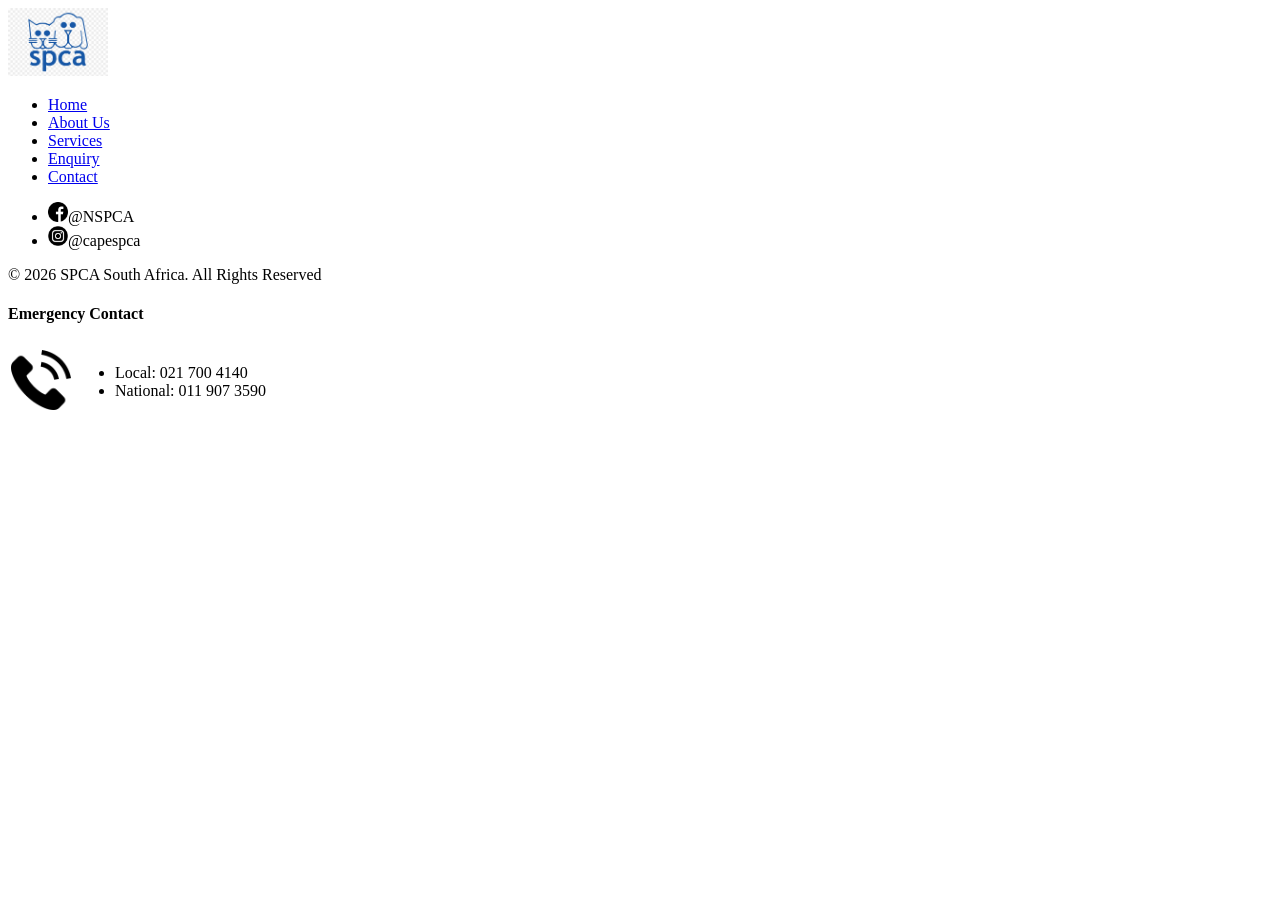
==== about.html @ 3722cb86 "Added header and footer to all pages" ====
<!DOCTYPE html>
<html lang="en">
<head>
    <meta charset="UTF-8">
    <meta name="viewport" content="width=device-width, initial-scale=1.0">
    <title>SPCA About Us</title>
</head>
<body>
    <!--HEADER-->
    <header>
        <img src="images/spca-logo.png" alt="SPCA logo" width="100">
        
        <nav>
            <ul>
                <li><a href="index.html">Home</a></li>
                <li><a href="about.html">About Us</a></li>
                <li><a href="services.html">Services</a></li>
                <li><a href="enquiry.html">Enquiry</a></li>
                <li><a href="contact.html">Contact</a></li>
            </ul>
        </nav>
    </header>

    <!--FOOTER-->
    <footer>
        <section>
            <ul>
                <li><img src="images/facebook.png" alt="Facebook icon" width="20">@NSPCA</li>
                <li><img src="images/instagram.png" alt="Instagram icon" width="20">@capespca</li>
            </ul>
        </section>
        <section>
            <p>&copy; 2026 SPCA South Africa. All Rights Reserved</p>
        </section>
        <section>
            <h4>Emergency Contact</h4>
            <table>
                <tr>
                    <td>
                        <img src="images/telephone.png" alt="Emergency call icon" width="60">
                    </td>
                    <td>
                        <ul>
                            <li>Local: 021 700 4140</li>
                            <li>National: 011 907 3590</li>
                        </ul>
                    </td>
                </tr>
            </table>
        </section>
    </footer>

</body>
</html>
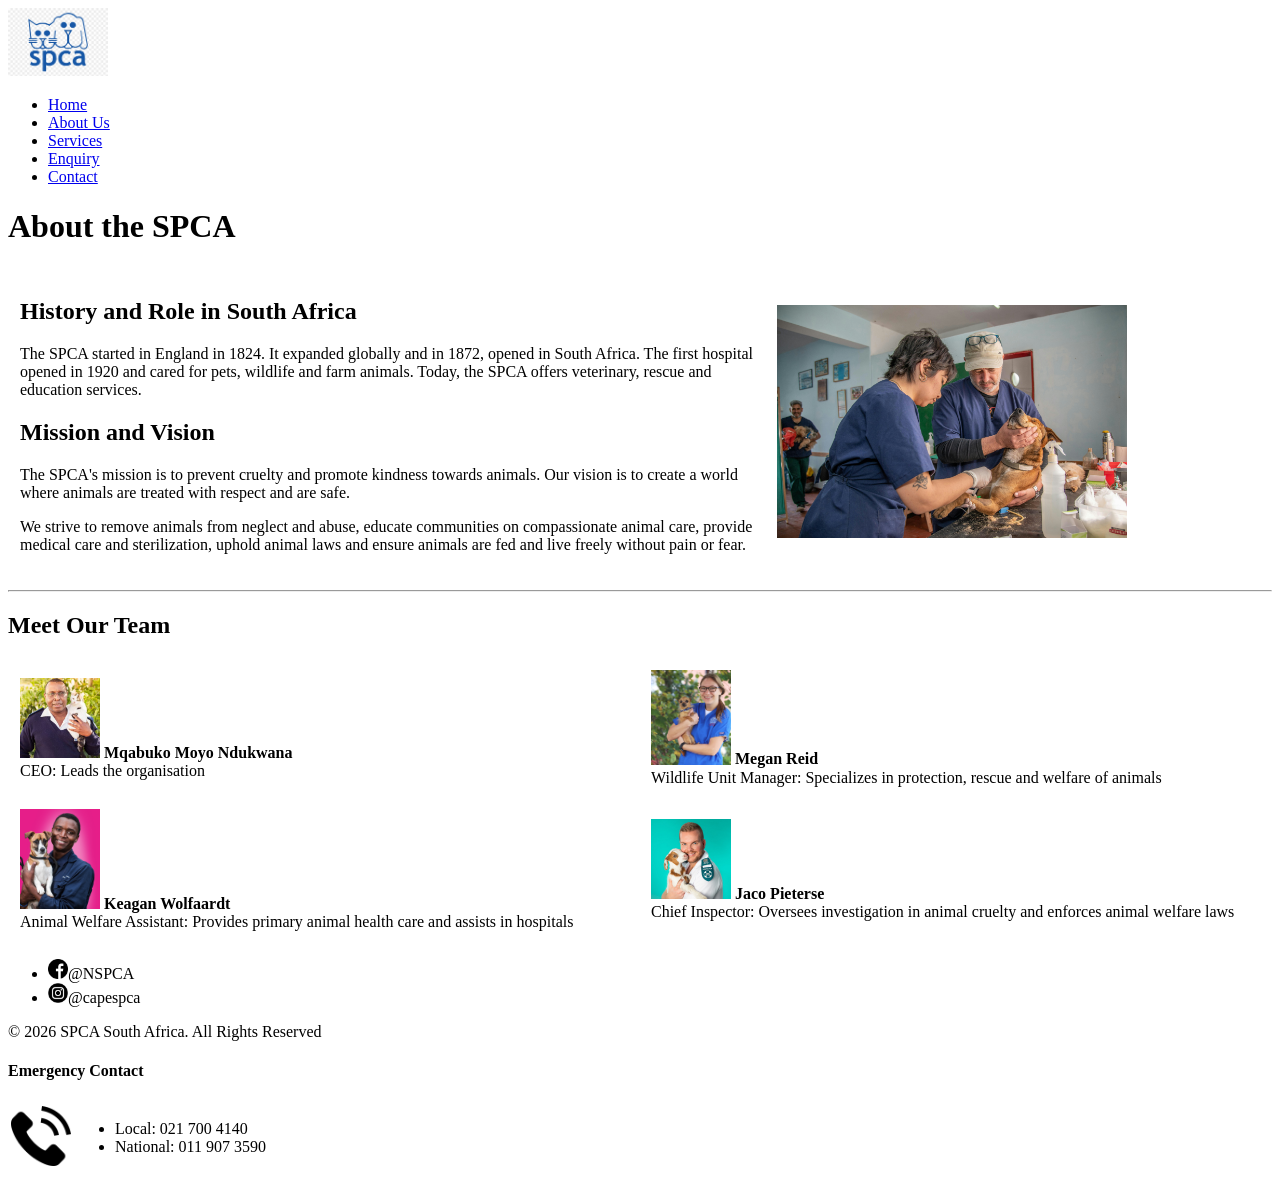
==== commit b753e496: "Completed about us page by adding content" ====
--- a/about.html
+++ b/about.html
@@ -20,6 +20,63 @@
             </ul>
         </nav>
     </header>
+
+    <!--BRIEF HISTORY-->
+    <main>
+        <h1>About the SPCA</h1>
+
+        <table width="100%" cellpadding="10">
+            <tr>
+                <td width="60%" valign="top">
+                    <section>
+                        <h2>History and Role in South Africa</h2>
+                        <p>The SPCA started in England in 1824. It expanded globally and in 1872, opened in South Africa. The first hospital opened in 1920 and cared for pets, wildlife and farm animals. Today, the SPCA offers veterinary, rescue and education services.</p>
+                    </section>
+                    <!--MISSION AND VISION-->
+                    <section>
+                        <h2>Mission and Vision</h2>
+                        <p>The SPCA's mission is to prevent cruelty and promote kindness towards animals. Our vision is to create a world where animals are treated with respect and are safe.</p>
+                        <p>We strive to remove animals from neglect and abuse, educate communities on compassionate animal care, provide medical care and sterilization, uphold animal laws and ensure animals are fed and live freely without pain or fear.</p>
+                    </section>
+                </td>
+                <td width="40%" valign="middle">
+                    <img src="images/about.jpg" alt="Staff and animals" width="350">
+                </td>
+            </tr>
+        </table>
+
+        <!--SPCA STAFF-->
+        <hr>
+        <section>
+            <h2>Meet Our Team</h2>
+            <table width="100%" cellpadding="10">
+                <tr>
+                    <td width="50%">
+                        <img src="images/ceo.jpg" alt="Mqabuko Moyo Ndukwana" width="80">
+                        <strong>Mqabuko Moyo Ndukwana</strong><br>
+                        CEO: Leads the organisation
+                    </td>
+                    <td width="50%">
+                        <img src="images/megan.jpg" alt="Megan Reid" width="80">
+                        <strong>Megan Reid</strong><br>
+                        Wildlife Unit Manager: Specializes in protection, rescue and welfare of animals
+                    </td>
+                </tr>
+                <tr>
+                    <td width="50%">
+                        <img src="images/keegan.jpg" alt="Keagan Wolfaardt" width="80">
+                        <strong>Keagan Wolfaardt</strong><br>
+                        Animal Welfare Assistant: Provides primary animal health care and assists in hospitals
+                    </td>
+                    <td width="50%">
+                        <img src="images/jaco.jpg" alt="Jaco Pieterse" width="80">
+                        <strong>Jaco Pieterse</strong><br>
+                        Chief Inspector: Oversees investigation in animal cruelty and enforces animal welfare laws 
+                    </td>
+                </tr>
+            </table>
+        </section>
+    </main>
 
     <!--FOOTER-->
     <footer>
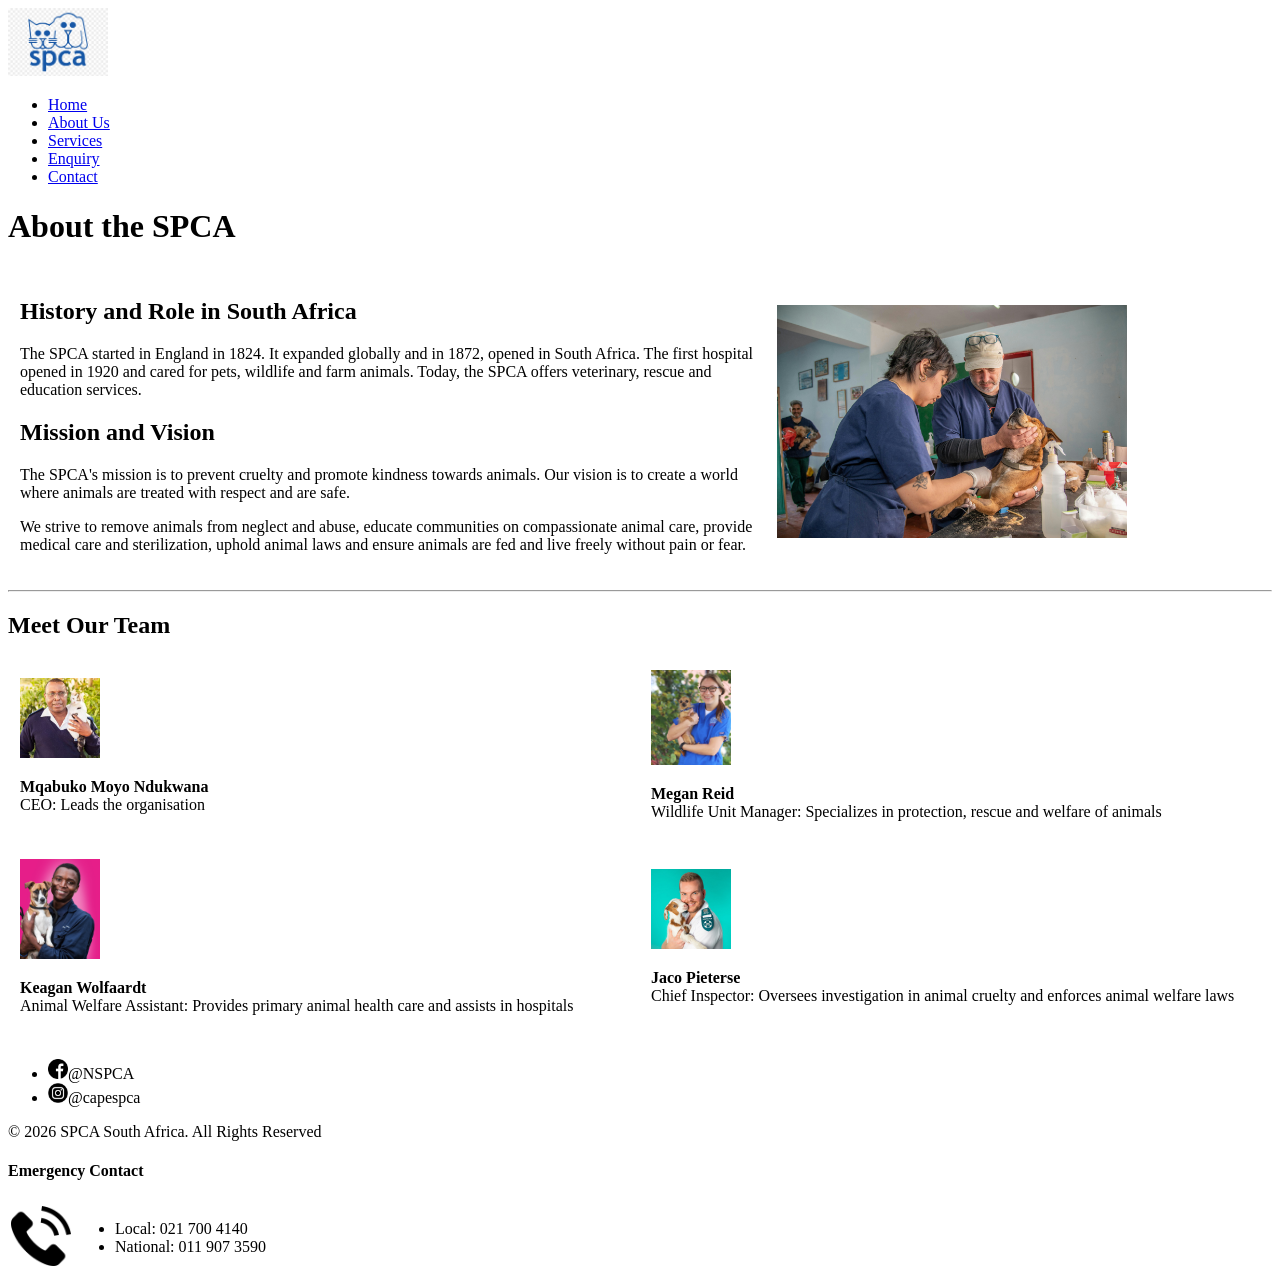
==== commit 0477b1d3: "Added div containers to layout" ====
--- a/about.html
+++ b/about.html
@@ -21,90 +21,109 @@
         </nav>
     </header>
 
-    <!--BRIEF HISTORY-->
+    <!--ABOUT CONTENT-->
     <main>
         <h1>About the SPCA</h1>
 
-        <table width="100%" cellpadding="10">
-            <tr>
-                <td width="60%" valign="top">
-                    <section>
-                        <h2>History and Role in South Africa</h2>
-                        <p>The SPCA started in England in 1824. It expanded globally and in 1872, opened in South Africa. The first hospital opened in 1920 and cared for pets, wildlife and farm animals. Today, the SPCA offers veterinary, rescue and education services.</p>
-                    </section>
-                    <!--MISSION AND VISION-->
-                    <section>
-                        <h2>Mission and Vision</h2>
-                        <p>The SPCA's mission is to prevent cruelty and promote kindness towards animals. Our vision is to create a world where animals are treated with respect and are safe.</p>
-                        <p>We strive to remove animals from neglect and abuse, educate communities on compassionate animal care, provide medical care and sterilization, uphold animal laws and ensure animals are fed and live freely without pain or fear.</p>
-                    </section>
-                </td>
-                <td width="40%" valign="middle">
-                    <img src="images/about.jpg" alt="Staff and animals" width="350">
-                </td>
-            </tr>
-        </table>
+        <!-- Structural wrapper for the split history & media content layout -->
+        <div class="about-layout-container">
+            <table width="100%" cellpadding="10">
+                <tr>
+                    <td width="60%" valign="top">
+                        <!-- BRIEF HISTORY -->
+                        <section>
+                            <h2>History and Role in South Africa</h2>
+                            <p>The SPCA started in England in 1824. It expanded globally and in 1872, opened in South Africa. The first hospital opened in 1920 and cared for pets, wildlife and farm animals. Today, the SPCA offers veterinary, rescue and education services.</p>
+                        </section>
+                        
+                        <!-- MISSION AND VISION -->
+                        <section>
+                            <h2>Mission and Vision</h2>
+                            <p>The SPCA's mission is to prevent cruelty and promote kindness towards animals. Our vision is to create a world where animals are treated with respect and are safe.</p>
+                            <p>We strive to remove animals from neglect and abuse, educate communities on compassionate animal care, provide medical care and sterilization, uphold animal laws and ensure animals are fed and live freely without pain or fear.</p>
+                        </section>
+                    </td>
+                    <td width="40%" valign="middle">
+                        <img src="images/about.jpg" alt="Staff and animals" width="350">
+                    </td>
+                </tr>
+            </table>
+        </div>
 
-        <!--SPCA STAFF-->
+        <!--SPCA STAFF (Structured layout block matching image.png gray area)-->
         <hr>
         <section>
             <h2>Meet Our Team</h2>
-            <table width="100%" cellpadding="10">
-                <tr>
-                    <td width="50%">
-                        <img src="images/ceo.jpg" alt="Mqabuko Moyo Ndukwana" width="80">
-                        <strong>Mqabuko Moyo Ndukwana</strong><br>
-                        CEO: Leads the organisation
-                    </td>
-                    <td width="50%">
-                        <img src="images/megan.jpg" alt="Megan Reid" width="80">
-                        <strong>Megan Reid</strong><br>
-                        Wildlife Unit Manager: Specializes in protection, rescue and welfare of animals
-                    </td>
-                </tr>
-                <tr>
-                    <td width="50%">
-                        <img src="images/keegan.jpg" alt="Keagan Wolfaardt" width="80">
-                        <strong>Keagan Wolfaardt</strong><br>
-                        Animal Welfare Assistant: Provides primary animal health care and assists in hospitals
-                    </td>
-                    <td width="50%">
-                        <img src="images/jaco.jpg" alt="Jaco Pieterse" width="80">
-                        <strong>Jaco Pieterse</strong><br>
-                        Chief Inspector: Oversees investigation in animal cruelty and enforces animal welfare laws 
-                    </td>
-                </tr>
-            </table>
+            
+            <div class="team-grid-container">
+                <table width="100%" cellpadding="10">
+                    <tr>
+                        <td width="50%">
+                            <!-- Individual staff component wrapper card -->
+                            <div class="team-member-card">
+                                <img src="images/ceo.jpg" alt="Mqabuko Moyo Ndukwana" width="80">
+                                <p><strong>Mqabuko Moyo Ndukwana</strong><br>
+                                CEO: Leads the organisation</p>
+                            </div>
+                        </td>
+                        <td width="50%">
+                            <div class="team-member-card">
+                                <img src="images/megan.jpg" alt="Megan Reid" width="80">
+                                <p><strong>Megan Reid</strong><br>
+                                Wildlife Unit Manager: Specializes in protection, rescue and welfare of animals</p>
+                            </div>
+                        </td>
+                    </tr>
+                    <tr>
+                        <td width="50%">
+                            <div class="team-member-card">
+                                <img src="images/keegan.jpg" alt="Keagan Wolfaardt" width="80">
+                                <p><strong>Keagan Wolfaardt</strong><br>
+                                Animal Welfare Assistant: Provides primary animal health care and assists in hospitals</p>
+                            </div>
+                        </td>
+                        <td width="50%">
+                            <div class="team-member-card">
+                                <img src="images/jaco.jpg" alt="Jaco Pieterse" width="80">
+                                <p><strong>Jaco Pieterse</strong><br>
+                                Chief Inspector: Oversees investigation in animal cruelty and enforces animal welfare laws</p>
+                            </div>
+                        </td>
+                    </tr>
+                </table>
+            </div>
         </section>
     </main>
 
     <!--FOOTER-->
     <footer>
-        <section>
-            <ul>
-                <li><img src="images/facebook.png" alt="Facebook icon" width="20">@NSPCA</li>
-                <li><img src="images/instagram.png" alt="Instagram icon" width="20">@capespca</li>
-            </ul>
-        </section>
-        <section>
-            <p>&copy; 2026 SPCA South Africa. All Rights Reserved</p>
-        </section>
-        <section>
-            <h4>Emergency Contact</h4>
-            <table>
-                <tr>
-                    <td>
-                        <img src="images/telephone.png" alt="Emergency call icon" width="60">
-                    </td>
-                    <td>
-                        <ul>
-                            <li>Local: 021 700 4140</li>
-                            <li>National: 011 907 3590</li>
-                        </ul>
-                    </td>
-                </tr>
-            </table>
-        </section>
+        <div class="footer-container">
+            <section>
+                <ul>
+                    <li><img src="images/facebook.png" alt="Facebook icon" width="20">@NSPCA</li>
+                    <li><img src="images/instagram.png" alt="Instagram icon" width="20">@capespca</li>
+                </ul>
+            </section>
+            <section>
+                <p>&copy; 2026 SPCA South Africa. All Rights Reserved</p>
+            </section>
+            <section>
+                <h4>Emergency Contact</h4>
+                <table>
+                    <tr>
+                        <td>
+                            <img src="images/telephone.png" alt="Emergency call icon" width="60">
+                        </td>
+                        <td>
+                            <ul>
+                                <li>Local: 021 700 4140</li>
+                                <li>National: 011 907 3590</li>
+                            </ul>
+                        </td>
+                    </tr>
+                </table>
+            </section>
+        </div>
     </footer>
 
 </body>
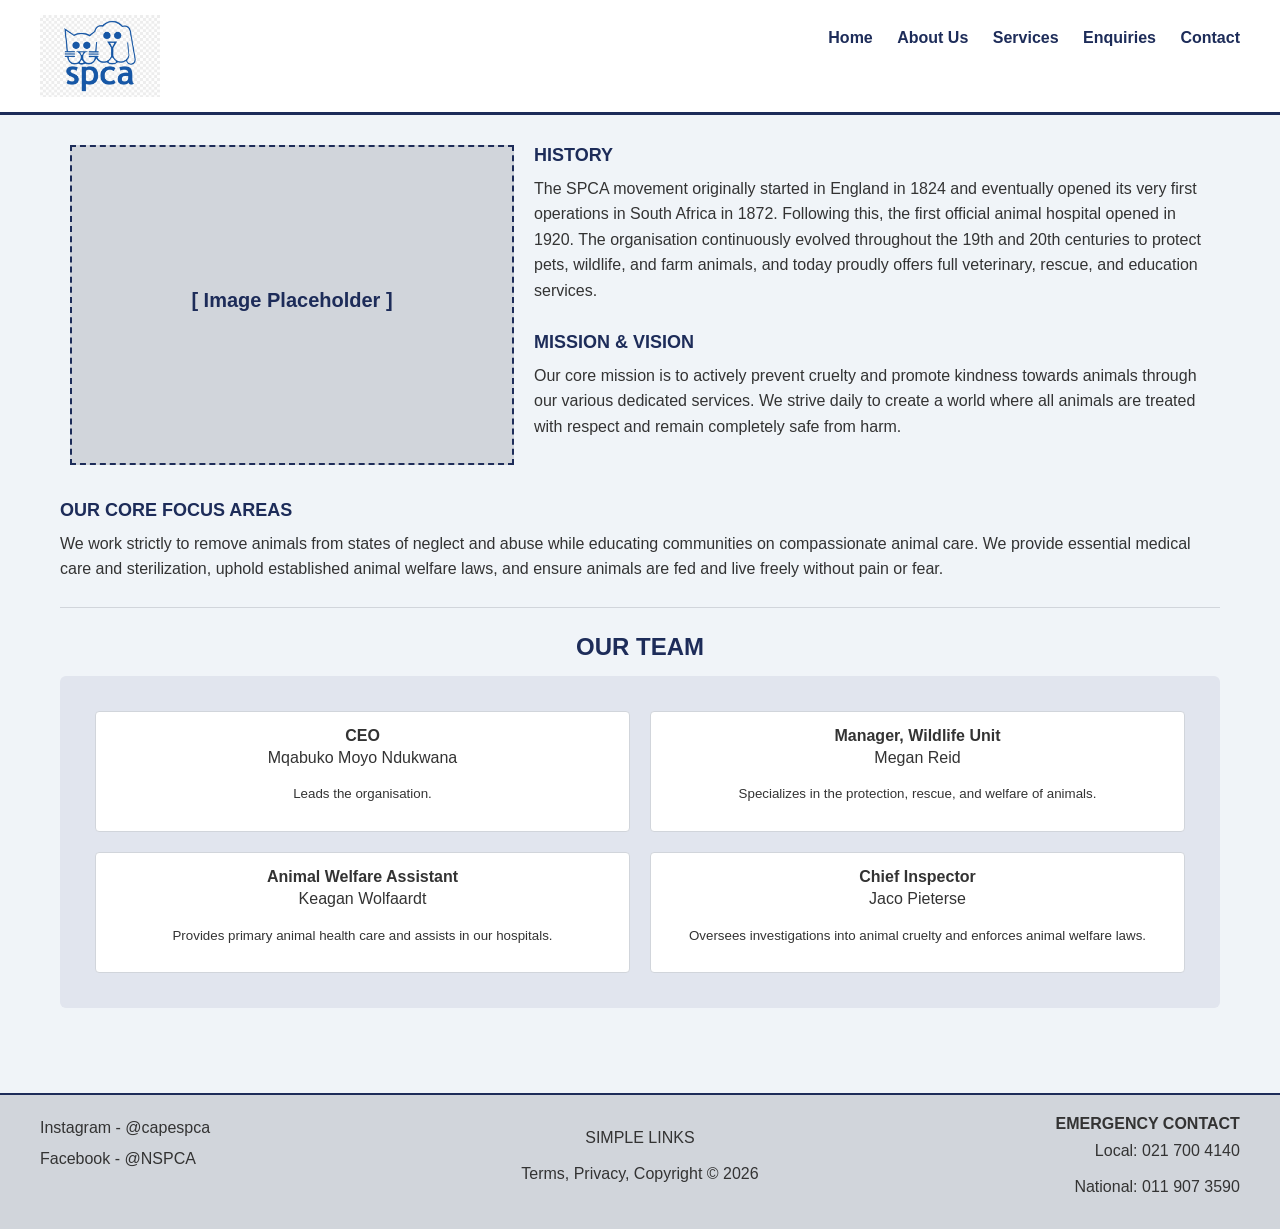
==== commit ce3e0152: "Added css style and links to all pages" ====
--- a/about.html
+++ b/about.html
@@ -3,126 +3,104 @@
 <head>
     <meta charset="UTF-8">
     <meta name="viewport" content="width=device-width, initial-scale=1.0">
-    <title>SPCA About Us</title>
+    <title>SPCA | About Us</title>
+    <link rel="stylesheet" href="css/style.css">
 </head>
 <body>
-    <!--HEADER-->
+
     <header>
-        <img src="images/spca-logo.png" alt="SPCA logo" width="100">
-        
+        <img src="images/spca-logo.png" alt="SPCA Logo" width="120">
         <nav>
             <ul>
                 <li><a href="index.html">Home</a></li>
                 <li><a href="about.html">About Us</a></li>
                 <li><a href="services.html">Services</a></li>
-                <li><a href="enquiry.html">Enquiry</a></li>
+                <li><a href="enquiry.html">Enquiries</a></li>
                 <li><a href="contact.html">Contact</a></li>
             </ul>
         </nav>
     </header>
 
-    <!--ABOUT CONTENT-->
     <main>
-        <h1>About the SPCA</h1>
+        <!-- Top Split Section: Box Left, Texts Right -->
+        <table width="100%" cellspacing="20">
+            <tr>
+                <td width="40%" valign="top">
+                    <div class="hero-banner-box" style="height: 320px;">
+                        <p>[ Image Placeholder ]</p>
+                    </div>
+                </td>
+                <td width="60%" valign="top">
+                    <h3>HISTORY</h3>
+                    <p>The SPCA movement originally started in England in 1824 and eventually opened its very first operations in South Africa in 1872. Following this, the first official animal hospital opened in 1920. The organisation continuously evolved throughout the 19th and 20th centuries to protect pets, wildlife, and farm animals, and today proudly offers full veterinary, rescue, and education services.</p>
+                    
+                    <br>
+                    <h3>MISSION & VISION</h3>
+                    <p>Our core mission is to actively prevent cruelty and promote kindness towards animals through our various dedicated services. We strive daily to create a world where all animals are treated with respect and remain completely safe from harm.</p>
+                </td>
+            </tr>
+        </table>
 
-        <!-- Structural wrapper for the split history & media content layout -->
-        <div class="about-layout-container">
-            <table width="100%" cellpadding="10">
+        <!-- Core Focus Areas Content directly built from your criteria notes -->
+        <h3>OUR CORE FOCUS AREAS</h3>
+        <p>We work strictly to remove animals from states of neglect and abuse while educating communities on compassionate animal care. We provide essential medical care and sterilization, uphold established animal welfare laws, and ensure animals are fed and live freely without pain or fear.</p>
+
+        <hr>
+
+        <h2>OUR TEAM</h2>
+        <div class="gray-section-container">
+            <table width="100%" cellspacing="15">
                 <tr>
-                    <td width="60%" valign="top">
-                        <!-- BRIEF HISTORY -->
-                        <section>
-                            <h2>History and Role in South Africa</h2>
-                            <p>The SPCA started in England in 1824. It expanded globally and in 1872, opened in South Africa. The first hospital opened in 1920 and cared for pets, wildlife and farm animals. Today, the SPCA offers veterinary, rescue and education services.</p>
-                        </section>
-                        
-                        <!-- MISSION AND VISION -->
-                        <section>
-                            <h2>Mission and Vision</h2>
-                            <p>The SPCA's mission is to prevent cruelty and promote kindness towards animals. Our vision is to create a world where animals are treated with respect and are safe.</p>
-                            <p>We strive to remove animals from neglect and abuse, educate communities on compassionate animal care, provide medical care and sterilization, uphold animal laws and ensure animals are fed and live freely without pain or fear.</p>
-                        </section>
+                    <td width="50%">
+                        <div class="white-card-box" style="text-align: center;">
+                            <strong>CEO</strong>
+                            <p>Mqabuko Moyo Ndukwana</p>
+                            <p><small>Leads the organisation.</small></p>
+                        </div>
                     </td>
-                    <td width="40%" valign="middle">
-                        <img src="images/about.jpg" alt="Staff and animals" width="350">
+                    <td width="50%">
+                        <div class="white-card-box" style="text-align: center;">
+                            <strong>Manager, Wildlife Unit</strong>
+                            <p>Megan Reid</p>
+                            <p><small>Specializes in the protection, rescue, and welfare of animals.</small></p>
+                        </div>
+                    </td>
+                </tr>
+                <tr>
+                    <td width="50%">
+                        <div class="white-card-box" style="text-align: center;">
+                            <strong>Animal Welfare Assistant</strong>
+                            <p>Keagan Wolfaardt</p>
+                            <p><small>Provides primary animal health care and assists in our hospitals.</small></p>
+                        </div>
+                    </td>
+                    <td width="50%">
+                        <div class="white-card-box" style="text-align: center;">
+                            <strong>Chief Inspector</strong>
+                            <p>Jaco Pieterse</p>
+                            <p><small>Oversees investigations into animal cruelty and enforces animal welfare laws.</small></p>
+                        </div>
                     </td>
                 </tr>
             </table>
         </div>
-
-        <!--SPCA STAFF (Structured layout block matching image.png gray area)-->
-        <hr>
-        <section>
-            <h2>Meet Our Team</h2>
-            
-            <div class="team-grid-container">
-                <table width="100%" cellpadding="10">
-                    <tr>
-                        <td width="50%">
-                            <!-- Individual staff component wrapper card -->
-                            <div class="team-member-card">
-                                <img src="images/ceo.jpg" alt="Mqabuko Moyo Ndukwana" width="80">
-                                <p><strong>Mqabuko Moyo Ndukwana</strong><br>
-                                CEO: Leads the organisation</p>
-                            </div>
-                        </td>
-                        <td width="50%">
-                            <div class="team-member-card">
-                                <img src="images/megan.jpg" alt="Megan Reid" width="80">
-                                <p><strong>Megan Reid</strong><br>
-                                Wildlife Unit Manager: Specializes in protection, rescue and welfare of animals</p>
-                            </div>
-                        </td>
-                    </tr>
-                    <tr>
-                        <td width="50%">
-                            <div class="team-member-card">
-                                <img src="images/keegan.jpg" alt="Keagan Wolfaardt" width="80">
-                                <p><strong>Keagan Wolfaardt</strong><br>
-                                Animal Welfare Assistant: Provides primary animal health care and assists in hospitals</p>
-                            </div>
-                        </td>
-                        <td width="50%">
-                            <div class="team-member-card">
-                                <img src="images/jaco.jpg" alt="Jaco Pieterse" width="80">
-                                <p><strong>Jaco Pieterse</strong><br>
-                                Chief Inspector: Oversees investigation in animal cruelty and enforces animal welfare laws</p>
-                            </div>
-                        </td>
-                    </tr>
-                </table>
-            </div>
-        </section>
     </main>
 
-    <!--FOOTER-->
     <footer>
-        <div class="footer-container">
-            <section>
-                <ul>
-                    <li><img src="images/facebook.png" alt="Facebook icon" width="20">@NSPCA</li>
-                    <li><img src="images/instagram.png" alt="Instagram icon" width="20">@capespca</li>
-                </ul>
-            </section>
-            <section>
-                <p>&copy; 2026 SPCA South Africa. All Rights Reserved</p>
-            </section>
-            <section>
-                <h4>Emergency Contact</h4>
-                <table>
-                    <tr>
-                        <td>
-                            <img src="images/telephone.png" alt="Emergency call icon" width="60">
-                        </td>
-                        <td>
-                            <ul>
-                                <li>Local: 021 700 4140</li>
-                                <li>National: 011 907 3590</li>
-                            </ul>
-                        </td>
-                    </tr>
-                </table>
-            </section>
+        <div class="footer-column">
+            <ul>
+                <li>Instagram - @capespca</li>
+                <li>Facebook - @NSPCA</li>
+            </ul>
+        </div>
+        <div class="footer-column">
+            <p>SIMPLE LINKS</p>
+            <p>Terms, Privacy, Copyright &copy; 2026</p>
+        </div>
+        <div class="footer-column">
+            <h4>EMERGENCY CONTACT</h4>
+            <p>Local: 021 700 4140</p>
+            <p>National: 011 907 3590</p>
         </div>
     </footer>
 
--- a/css/style.css
+++ b/css/style.css
@@ -0,0 +1,231 @@
+/* ==========================================================================
+   1. Core Layout Settings
+   ========================================================================== */
+* {
+  margin: 0;
+  padding: 0;
+  box-sizing: border-box;
+}
+
+body {
+  font-family: Helvetica, Arial, sans-serif;
+  color: #333333;
+  background-color: #F0F4F8; /* Subtle light blue canvas tint */
+}
+
+main {
+  max-width: 1200px;
+  margin: 0 auto;
+  padding: 20px;
+}
+
+hr {
+  border: none;
+  height: 1px;
+  background-color: #D1D5DB;
+  margin: 25px 0;
+}
+
+/* Typography Scales */
+h1 { font-size: 32px; color: #1d2c59; margin-bottom: 15px; }
+h2 { font-size: 24px; color: #1d2c59; margin-bottom: 15px; text-align: center; }
+h3 { font-size: 18px; color: #1d2c59; margin-bottom: 10px; }
+p, li { font-size: 16px; line-height: 1.6; margin-bottom: 10px; }
+
+/* ==========================================================================
+   2. Header & Navigation (Slim top bar, right-aligned links)
+   ========================================================================== */
+header {
+  background-color: #FFFFFF;
+  padding: 15px 40px;
+  border-bottom: 3px solid #1d2c59;
+}
+
+header img {
+  float: left;
+}
+
+header nav {
+  float: right;
+  margin-top: 10px;
+}
+
+header nav ul {
+  list-style-type: none;
+}
+
+header nav ul li {
+  display: inline;
+  margin-left: 20px;
+}
+
+header nav ul li a {
+  color: #1d2c59;
+  text-decoration: none;
+  font-weight: bold;
+}
+
+header nav ul li a:hover {
+  color: #8ebc46;
+}
+
+header::after {
+  content: "";
+  display: table;
+  clear: both;
+}
+
+/* ==========================================================================
+   3. Large Content Blocks & Image Containers
+   ========================================================================== */
+.hero-banner-box {
+  width: 100%;
+  height: 350px;
+  background-color: #D1D5DB;
+  border: 2px dashed #1d2c59;
+  display: flex;
+  align-items: center;
+  justify-content: center;
+  margin-bottom: 25px;
+}
+
+.hero-banner-box p {
+  font-weight: bold;
+  color: #1d2c59;
+  font-size: 20px;
+}
+
+.intro-container {
+  background-color: #FFFFFF;
+  padding: 20px;
+  border: 1px solid #D1D5DB;
+  text-align: center;
+  margin-bottom: 25px;
+}
+
+/* ==========================================================================
+   4. Wireframe Shaded Containers (#e1e5ee)
+   ========================================================================== */
+.gray-section-container {
+  background-color: #e1e5ee; /* Exact research palette color */
+  padding: 25px;
+  border-radius: 6px;
+  margin-bottom: 25px;
+}
+
+.white-card-box {
+  background-color: #FFFFFF;
+  border: 1px solid #D1D5DB;
+  border-radius: 4px;
+  padding: 15px;
+  height: 100%;
+}
+
+.white-card-box img {
+  width: 100%;
+  height: auto;
+  margin-bottom: 10px;
+}
+
+/* ==========================================================================
+   5. Call To Action Row Buttons
+   ========================================================================== */
+.cta-button {
+  display: block;
+  text-align: center;
+  color: #FFFFFF;
+  padding: 12px 15px;
+  text-decoration: none;
+  font-weight: bold;
+  border-radius: 4px;
+  text-transform: uppercase;
+}
+
+.btn-adoption { background-color: #1d2c59; }
+.btn-donation { background-color: #8ebc46; }
+.btn-report   { background-color: #a42037; }
+
+/* ==========================================================================
+   6. Form Element Layouts
+   ========================================================================== */
+.form-group {
+  margin-bottom: 15px;
+}
+
+.form-group label {
+  display: block;
+  font-weight: bold;
+  margin-bottom: 5px;
+}
+
+.form-input, .form-select, .form-textarea {
+  width: 100%;
+  padding: 10px;
+  border: 1px solid #8ebc46; /* Styled border frame indicator */
+  border-radius: 4px;
+  font-family: inherit;
+  font-size: 16px;
+}
+
+.form-textarea {
+  height: 120px;
+  resize: vertical;
+}
+
+.btn-submit {
+  width: 100%;
+  background-color: #1d2c59;
+  color: #FFFFFF;
+  border: none;
+  padding: 14px;
+  font-weight: bold;
+  font-size: 18px;
+  border-radius: 4px;
+  cursor: pointer;
+}
+
+/* ==========================================================================
+   7. Horizontal Table Fallback Cleaners
+   ========================================================================== */
+table {
+  border-collapse: collapse;
+}
+
+td {
+  padding: 10px;
+}
+
+/* ==========================================================================
+   8. Footer Layout (3 Columns: Left, Center, Right)
+   ========================================================================== */
+footer {
+  background-color: #D1D5DB; /* Wireframe dark gray split bar */
+  color: #333333;
+  border-top: 2px solid #1d2c59;
+  padding: 20px 40px;
+  margin-top: 40px;
+}
+
+.footer-column {
+  float: left;
+  width: 33.33%;
+}
+
+.footer-column:nth-child(1) { text-align: left; }
+.footer-column:nth-child(2) { text-align: center; padding-top: 10px; }
+.footer-column:nth-child(3) { text-align: right; }
+
+footer ul { list-style-type: none; }
+footer ul li { margin-bottom: 5px; }
+
+footer h4 {
+  font-weight: bold;
+  color: #333333;
+  margin-bottom: 5px;
+}
+
+footer::after {
+  content: "";
+  display: table;
+  clear: both;
+}
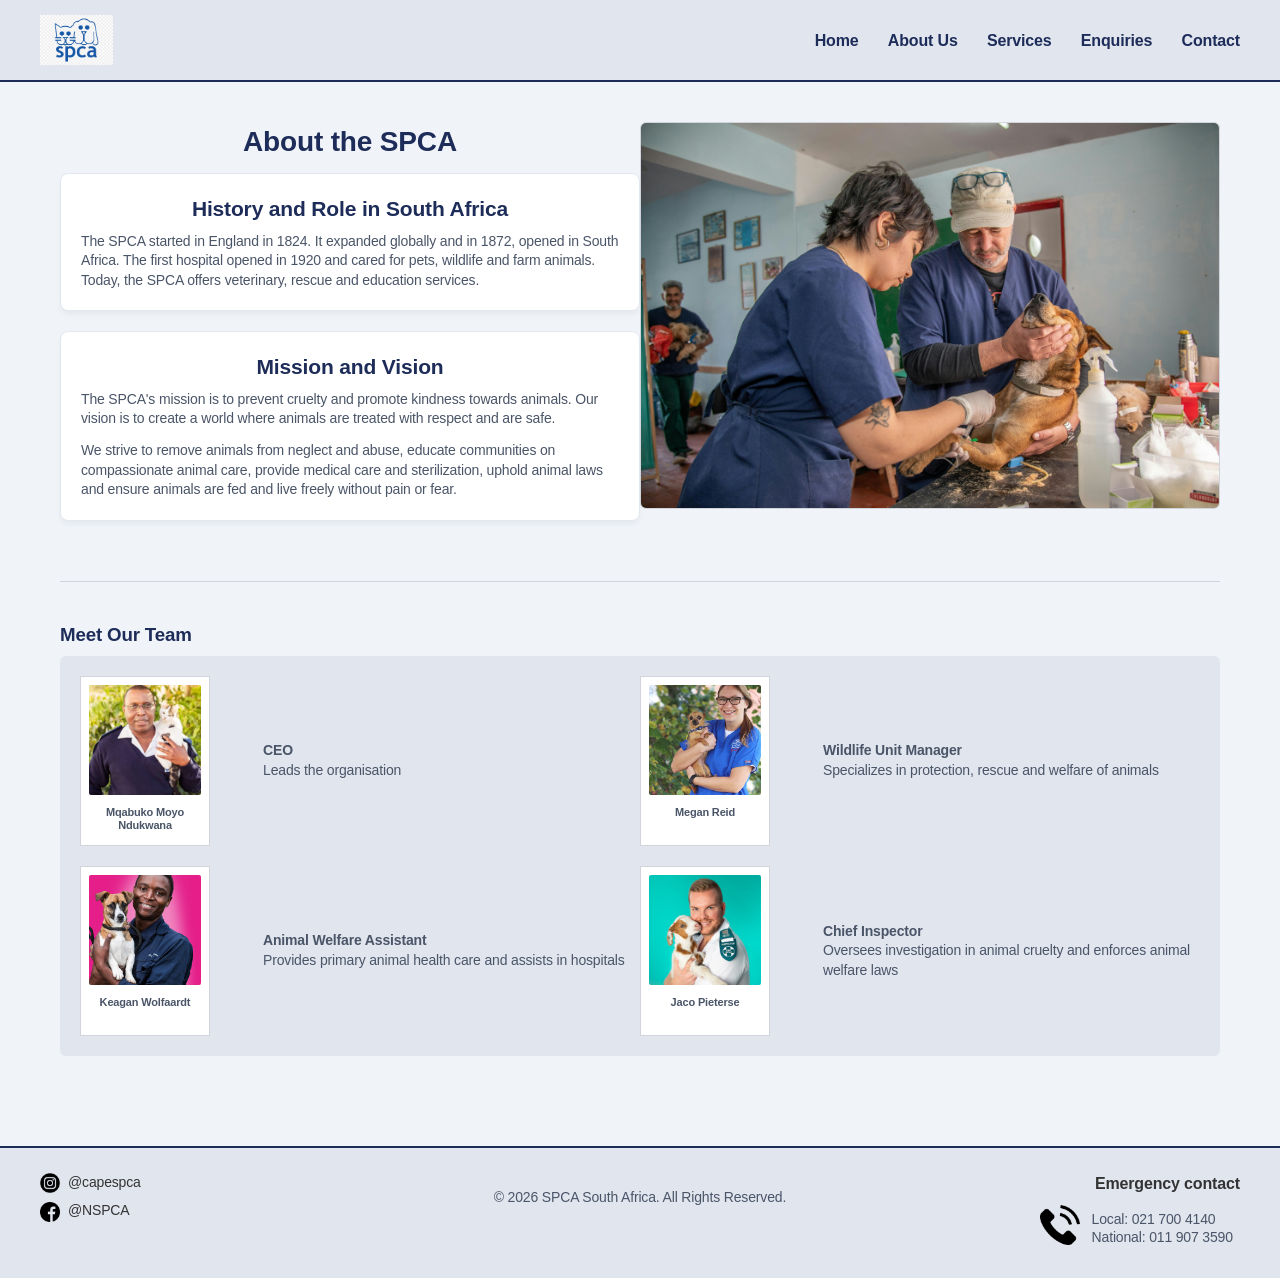
==== commit b2e4f078: "Updated layout and CSS" ====
--- a/about.html
+++ b/about.html
@@ -3,13 +3,15 @@
 <head>
     <meta charset="UTF-8">
     <meta name="viewport" content="width=device-width, initial-scale=1.0">
-    <title>SPCA | About Us</title>
+    <title>SPCA South Africa | About Us</title>
     <link rel="stylesheet" href="css/style.css">
 </head>
 <body>
 
+    <!-- Header -->
     <header>
-        <img src="images/spca-logo.png" alt="SPCA Logo" width="120">
+        <img src="images/spca-logo.png" alt="SPCA logo">
+        <!-- Navigation -->
         <nav>
             <ul>
                 <li><a href="index.html">Home</a></li>
@@ -21,86 +23,125 @@
         </nav>
     </header>
 
+    <!-- Main Content -->
     <main>
-        <!-- Top Split Section: Box Left, Texts Right -->
-        <table width="100%" cellspacing="20">
+        <table width="100%" cellspacing="0" cellpadding="10" style="table-layout: fixed;">
             <tr>
-                <td width="40%" valign="top">
-                    <div class="hero-banner-box" style="height: 320px;">
-                        <p>[ Image Placeholder ]</p>
+                <td width="50%" valign="top">
+                    <h1 class="ab-main-heading">About the SPCA</h1>
+                    
+                    <!-- Brief History -->
+                    <div class="interactive-popup-card">
+                        <h2 class="ab-sub-heading">History and Role in South Africa</h2>
+                        <p>
+                            The SPCA started in England in 1824. It expanded globally and in 1872, opened in South Africa. The first hospital opened in 1920 and cared for pets, wildlife and farm animals. Today, the SPCA offers veterinary, rescue and education services.
+                        </p>
+                    </div>
+
+                    <!-- Mission and Vision-->
+                    <div class="interactive-popup-card">
+                        <h2 class="ab-sub-heading">Mission and Vision</h2>
+                        <p>
+                            The SPCA's mission is to prevent cruelty and promote kindness towards animals. Our vision is to create a world where animals are treated with respect and are safe.
+                        </p>
+                        <p style="margin-top: 12px;">
+                            We strive to remove animals from neglect and abuse, educate communities on compassionate animal care, provide medical care and sterilization, uphold animal laws and ensure animals are fed and live freely without pain or fear.
+                        </p>
                     </div>
                 </td>
-                <td width="60%" valign="top">
-                    <h3>HISTORY</h3>
-                    <p>The SPCA movement originally started in England in 1824 and eventually opened its very first operations in South Africa in 1872. Following this, the first official animal hospital opened in 1920. The organisation continuously evolved throughout the 19th and 20th centuries to protect pets, wildlife, and farm animals, and today proudly offers full veterinary, rescue, and education services.</p>
-                    
-                    <br>
-                    <h3>MISSION & VISION</h3>
-                    <p>Our core mission is to actively prevent cruelty and promote kindness towards animals through our various dedicated services. We strive daily to create a world where all animals are treated with respect and remain completely safe from harm.</p>
+
+                <td width="50%" valign="top">
+                    <img src="images/about.jpg" alt="SPCA staff members working with animals" class="ab-side-image">
                 </td>
             </tr>
         </table>
 
-        <!-- Core Focus Areas Content directly built from your criteria notes -->
-        <h3>OUR CORE FOCUS AREAS</h3>
-        <p>We work strictly to remove animals from states of neglect and abuse while educating communities on compassionate animal care. We provide essential medical care and sterilization, uphold established animal welfare laws, and ensure animals are fed and live freely without pain or fear.</p>
-
         <hr>
 
-        <h2>OUR TEAM</h2>
-        <div class="gray-section-container">
-            <table width="100%" cellspacing="15">
+        <!-- Team Members -->
+        <h3 class="ab-team-heading">Meet Our Team</h3>
+        
+        <div class="ab-team-container">
+            <table width="100%" cellspacing="0" cellpadding="10">
                 <tr>
-                    <td width="50%">
-                        <div class="white-card-box" style="text-align: center;">
-                            <strong>CEO</strong>
-                            <p>Mqabuko Moyo Ndukwana</p>
-                            <p><small>Leads the organisation.</small></p>
+                    <td width="15%" valign="middle">
+                        <div class="ab-profile-box">
+                            <img src="images/ceo.jpg" alt="Mqabuko Moyo Ndukwana">
+                            <p class="ab-profile-name">Mqabuko Moyo Ndukwana</p>
                         </div>
                     </td>
-                    <td width="50%">
-                        <div class="white-card-box" style="text-align: center;">
-                            <strong>Manager, Wildlife Unit</strong>
-                            <p>Megan Reid</p>
-                            <p><small>Specializes in the protection, rescue, and welfare of animals.</small></p>
+                    <td width="35%" valign="middle" class="ab-detail-cell">
+                        <p><strong>CEO</strong></p>
+                        <p>Leads the organisation</p>
+                    </td>
+
+                    <td width="15%" valign="middle">
+                        <div class="ab-profile-box">
+                            <img src="images/megan.jpg" alt="Megan Reid">
+                            <p class="ab-profile-name">Megan Reid</p>
                         </div>
                     </td>
+                    <td width="35%" valign="middle" class="ab-detail-cell">
+                        <p><strong>Wildlife Unit Manager</strong></p>
+                        <p>Specializes in protection, rescue and welfare of animals</p>
+                    </td>
                 </tr>
+                
+                <tr><td colspan="4" style="padding: 10px 0;"></td></tr>
+
                 <tr>
-                    <td width="50%">
-                        <div class="white-card-box" style="text-align: center;">
-                            <strong>Animal Welfare Assistant</strong>
-                            <p>Keagan Wolfaardt</p>
-                            <p><small>Provides primary animal health care and assists in our hospitals.</small></p>
+                    <td width="15%" valign="middle">
+                        <div class="ab-profile-box">
+                            <img src="images/keegan.jpg" alt="Keagan Wolfaardt">
+                            <p class="ab-profile-name">Keagan Wolfaardt</p>
                         </div>
                     </td>
-                    <td width="50%">
-                        <div class="white-card-box" style="text-align: center;">
-                            <strong>Chief Inspector</strong>
-                            <p>Jaco Pieterse</p>
-                            <p><small>Oversees investigations into animal cruelty and enforces animal welfare laws.</small></p>
+                    <td width="35%" valign="middle" class="ab-detail-cell">
+                        <p><strong>Animal Welfare Assistant</strong></p>
+                        <p>Provides primary animal health care and assists in hospitals</p>
+                    </td>
+
+                    <td width="15%" valign="middle">
+                        <div class="ab-profile-box">
+                            <img src="images/jaco.jpg" alt="Jaco Pieterse">
+                            <p class="ab-profile-name">Jaco Pieterse</p>
                         </div>
+                    </td>
+                    <td width="35%" valign="middle" class="ab-detail-cell">
+                        <p><strong>Chief Inspector</strong></p>
+                        <p>Oversees investigation in animal cruelty and enforces animal welfare laws</p>
                     </td>
                 </tr>
             </table>
         </div>
     </main>
 
+    <!-- Footer -->
     <footer>
         <div class="footer-column">
-            <ul>
-                <li>Instagram - @capespca</li>
-                <li>Facebook - @NSPCA</li>
-            </ul>
+            <div class="footer-social-row">
+                <img src="images/instagram.png" alt="Instagram" width="20">@capespca
+            </div>
+            <div class="footer-social-row">
+                <img src="images/facebook.png" alt="Facebook" width="20">@NSPCA
+            </div>
         </div>
         <div class="footer-column">
-            <p>SIMPLE LINKS</p>
-            <p>Terms, Privacy, Copyright &copy; 2026</p>
+            <p>&copy; 2026 SPCA South Africa. All Rights Reserved.</p>
         </div>
         <div class="footer-column">
-            <h4>EMERGENCY CONTACT</h4>
-            <p>Local: 021 700 4140</p>
-            <p>National: 011 907 3590</p>
+            <h4><strong>Emergency contact</strong></h4>
+            <table class="footer-emergency-table">
+                <tr>
+                    <td><img src="images/telephone.png" alt="Emergency" width="40"></td>
+                    <td>
+                        <ul class="footer-numbers-list">
+                            <li>Local: 021 700 4140</li>
+                            <li>National: 011 907 3590</li>
+                        </ul>
+                    </td>
+                </tr>
+            </table>
         </div>
     </footer>
 
--- a/css/style.css
+++ b/css/style.css
@@ -1,6 +1,4 @@
-/* ==========================================================================
-   1. Core Layout Settings
-   ========================================================================== */
+/* General Styles */
 * {
   margin: 0;
   padding: 0;
@@ -8,65 +6,107 @@
 }
 
 body {
-  font-family: Helvetica, Arial, sans-serif;
+  font-family: Arial, sans-serif;
+  background-color: #F0F4F8; 
   color: #333333;
-  background-color: #F0F4F8; /* Subtle light blue canvas tint */
+  line-height: 1.4; 
+  word-spacing: normal;
+  letter-spacing: -0.01em;
 }
 
 main {
+  padding: 40px 20px;
   max-width: 1200px;
   margin: 0 auto;
-  padding: 20px;
 }
 
 hr {
-  border: none;
+  border: 0;
   height: 1px;
   background-color: #D1D5DB;
-  margin: 25px 0;
-}
-
-/* Typography Scales */
-h1 { font-size: 32px; color: #1d2c59; margin-bottom: 15px; }
-h2 { font-size: 24px; color: #1d2c59; margin-bottom: 15px; text-align: center; }
-h3 { font-size: 18px; color: #1d2c59; margin-bottom: 10px; }
-p, li { font-size: 16px; line-height: 1.6; margin-bottom: 10px; }
-
-/* ==========================================================================
-   2. Header & Navigation (Slim top bar, right-aligned links)
-   ========================================================================== */
+  margin: 40px 0;
+}
+
+/* Typography Hierarchy */
+h1, .hp-main-title, .ab-main-heading, .sv-main-title, .enq-main-title, .cn-main-title {
+  font-weight: 800;
+  color: #1d2c59; 
+  margin-bottom: 12px;
+  text-align: center;
+}
+
+h2, .hp-subheading, .ab-sub-heading, .sv-card-title, .cn-branch-title {
+  font-weight: 700;
+  color: #1d2c59;
+  margin-bottom: 8px;
+  text-align: center;
+}
+
+h3, .ab-team-heading, .cn-emergency-title {
+  font-weight: 700;
+  color: #1d2c59;
+  margin-bottom: 8px;
+}
+
+p, li, label, td {
+  font-size: 14px;
+  color: #4A5568;
+}
+
+/* Pop-Up Cards */
+.interactive-popup-card {
+  background-color: #FFFFFF;
+  border: 1px solid #E2E8F0;
+  border-radius: 8px;
+  padding: 20px;
+  margin-bottom: 20px;
+  box-shadow: 0 4px 6px -1px rgba(0, 0, 0, 0.05);
+  transition: transform 0.25s cubic-bezier(0.4, 0, 0.2, 1), 
+              box-shadow 0.25s cubic-bezier(0.4, 0, 0.2, 1);
+}
+
+.interactive-popup-card:hover {
+  transform: translateY(-6px); 
+  box-shadow: 0 12px 20px -3px rgba(0, 0, 0, 0.08);
+}
+
+/* Header Styles */
 header {
-  background-color: #FFFFFF;
+  background-color: #e1e5ee; 
   padding: 15px 40px;
-  border-bottom: 3px solid #1d2c59;
+  border-bottom: 2px solid #1d2c59;
 }
 
 header img {
   float: left;
+  height: 50px;
+  width: auto;
 }
 
 header nav {
   float: right;
-  margin-top: 10px;
-}
-
-header nav ul {
+  margin-top: 15px;
+}
+
+nav ul {
   list-style-type: none;
 }
 
-header nav ul li {
+nav ul li {
   display: inline;
-  margin-left: 20px;
-}
-
-header nav ul li a {
+  margin-left: 25px;
+}
+
+nav ul li a {
   color: #1d2c59;
   text-decoration: none;
   font-weight: bold;
-}
-
-header nav ul li a:hover {
-  color: #8ebc46;
+  font-size: 16px;
+  transition: color 0.2s ease;
+}
+
+nav ul li a:hover {
+  color: #8ebc46; 
 }
 
 header::after {
@@ -75,135 +115,252 @@
   clear: both;
 }
 
-/* ==========================================================================
-   3. Large Content Blocks & Image Containers
-   ========================================================================== */
-.hero-banner-box {
-  width: 100%;
-  height: 350px;
-  background-color: #D1D5DB;
-  border: 2px dashed #1d2c59;
-  display: flex;
-  align-items: center;
-  justify-content: center;
+/* Image Styles  */
+.hp-images-container {
+  background-color: #e1e5ee; 
+  padding: 15px;
+  border-radius: 6px;
+}
+
+.hp-grid-img {
+  width: 100%;
+  height: 220px;
+  object-fit: cover;
+  display: block;
+  border-radius: 4px;
+}
+
+.hp-label-text {
+  font-weight: bold;
+  color: #1d2c59;
+  text-align: center;
+  padding-top: 5px;
+}
+
+.hp-hero-image {
+  width: 100%;
+  height: auto;
+  display: block;
   margin-bottom: 25px;
-}
-
-.hero-banner-box p {
-  font-weight: bold;
-  color: #1d2c59;
-  font-size: 20px;
-}
-
-.intro-container {
-  background-color: #FFFFFF;
+  border-radius: 4px;
+}
+
+.hp-intro-text {
+  text-align: center;
+  max-width: 850px;
+  margin: 0 auto;
+}
+
+.hp-sub-text {
+  text-align: center;
+  margin-bottom: 20px;
+}
+
+/* Call to Action Buttons */
+.hp-cta-box {
+  display: block;
+  text-align: center;
+  color: #FFFFFF;
+  padding: 14px 10px;
+  text-decoration: none;
+  font-weight: bold;
+  border-radius: 4px;
+  text-transform: uppercase;
+  font-size: 15px;
+  transition: transform 0.2s ease, filter 0.2s ease;
+}
+
+.hp-cta-box:hover {
+  transform: scale(1.02);
+  filter: brightness(95%);
+}
+
+.hp-btn-adopt  { background-color: #1d2c59; }
+.hp-btn-donate { background-color: #8ebc46; }
+.hp-btn-report { background-color: #a42037; }
+
+/* About Us */
+.ab-side-image {
+  width: 100%;
+  height: 100%;
+  max-height: 640px;
+  object-fit: cover;
+  border-radius: 6px;
+  border: 1px solid #D1D5DB;
+}
+
+.ab-team-container {
+  background-color: #e1e5ee;
   padding: 20px;
-  border: 1px solid #D1D5DB;
-  text-align: center;
-  margin-bottom: 25px;
-}
-
-/* ==========================================================================
-   4. Wireframe Shaded Containers (#e1e5ee)
-   ========================================================================== */
-.gray-section-container {
-  background-color: #e1e5ee; /* Exact research palette color */
-  padding: 25px;
   border-radius: 6px;
-  margin-bottom: 25px;
-}
-
-.white-card-box {
+}
+
+.ab-profile-box {
   background-color: #FFFFFF;
   border: 1px solid #D1D5DB;
-  border-radius: 4px;
-  padding: 15px;
-  height: 100%;
-}
-
-.white-card-box img {
-  width: 100%;
-  height: auto;
-  margin-bottom: 10px;
-}
-
-/* ==========================================================================
-   5. Call To Action Row Buttons
-   ========================================================================== */
-.cta-button {
-  display: block;
-  text-align: center;
+  padding: 8px;
+  text-align: center;
+  width: 130px;
+  height: 170px;
+}
+
+.ab-profile-box img {
+  width: 100%;
+  height: 110px;
+  object-fit: cover;
+  border-radius: 2px;
+}
+
+.ab-profile-name {
+  font-size: 11px;
+  font-weight: bold;
+  margin-top: 5px;
+  line-height: 1.2;
+}
+
+.ab-detail-cell {
+  padding-left: 15px;
+}
+
+/* Services */
+.sv-intro-p { 
+  text-align: center; 
+  max-width: 750px; 
+  margin: 0 auto 30px auto; 
+}
+
+.sv-action-link {
+  text-decoration: none;
+  display: block;
+}
+
+.sv-action-card {
+  border-radius: 8px;
+  padding: 30px 20px;
+  text-align: center;
+  border: 1px solid rgba(0, 0, 0, 0.04);
+  transition: transform 0.25s cubic-bezier(0.4, 0, 0.2, 1), 
+              box-shadow 0.25s cubic-bezier(0.4, 0, 0.2, 1);
+}
+
+.sv-action-link:hover .sv-action-card {
+  transform: translateY(-8px);
+  box-shadow: 0 15px 25px rgba(0, 0, 0, 0.1);
+}
+
+.sv-action-card img {
+  height: 65px;
+  width: auto;
+  margin-bottom: 15px;
+}
+
+.sv-card-description {
+  margin-bottom: 20px;
+}
+
+.sv-interactive-trigger {
+  font-weight: bold;
+  text-decoration: underline;
+  text-transform: uppercase;
+  font-size: 13px;
+}
+
+.sv-block-blue  { background-color: #e8ecf8; color: #1d2c59; }
+.sv-block-green { background-color: #f1f8e9; color: #3b521a; }
+.sv-block-red   { background-color: #fbebecef; color: #a42037; }
+
+/* Enquiry Page */
+.enq-instructions { 
+  text-align: center; 
+  max-width: 800px; 
+  margin: 0 auto 25px auto; 
+}
+
+.enq-form-group {
+  margin-bottom: 18px;
+  text-align: left;
+}
+
+.enq-form-group label {
+  display: block;
+  font-weight: bold;
+  margin-bottom: 5px;
+  color: #1d2c59;
+}
+
+.enq-input-control {
+  width: 100%;
+  padding: 10px;
+  border: 1px solid #D1D5DB;
+  border-radius: 4px;
+  font-size: 14px;
+}
+
+.enq-input-control:focus {
+  border-color: #1d2c59;
+  outline: none;
+}
+
+.enq-submit-btn {
+  background-color: #8ebc46;
   color: #FFFFFF;
-  padding: 12px 15px;
-  text-decoration: none;
-  font-weight: bold;
-  border-radius: 4px;
+  font-weight: bold;
+  font-size: 16px;
+  padding: 12px;
+  border: none;
+  border-radius: 4px;
+  cursor: pointer;
   text-transform: uppercase;
-}
-
-.btn-adoption { background-color: #1d2c59; }
-.btn-donation { background-color: #8ebc46; }
-.btn-report   { background-color: #a42037; }
-
-/* ==========================================================================
-   6. Form Element Layouts
-   ========================================================================== */
-.form-group {
-  margin-bottom: 15px;
-}
-
-.form-group label {
-  display: block;
-  font-weight: bold;
-  margin-bottom: 5px;
-}
-
-.form-input, .form-select, .form-textarea {
-  width: 100%;
-  padding: 10px;
-  border: 1px solid #8ebc46; /* Styled border frame indicator */
-  border-radius: 4px;
-  font-family: inherit;
-  font-size: 16px;
-}
-
-.form-textarea {
-  height: 120px;
-  resize: vertical;
-}
-
-.btn-submit {
-  width: 100%;
-  background-color: #1d2c59;
-  color: #FFFFFF;
-  border: none;
-  padding: 14px;
-  font-weight: bold;
+  width: 100%;
+  transition: background-color 0.2s ease;
+}
+
+.enq-submit-btn:hover { 
+  background-color: #7aa53c; 
+}
+
+/* Contact Page */
+.cn-map-wrapper {
+  margin-bottom: 12px;
+}
+
+.cn-map-wrapper iframe {
+  width: 100%;
+  max-width: 450px;
+  border-radius: 4px;
+}
+
+.cn-details-p {
+  margin-bottom: 6px;
+  text-align: left;
+}
+
+.cn-emergency-panel {
+  background-color: #fbebecef;
+  border-left: 5px solid #a42037;
+  padding: 20px;
+  margin-top: 35px;
+  border-radius: 4px;
+  text-align: center;
+}
+
+.cn-emergency-title {
   font-size: 18px;
-  border-radius: 4px;
-  cursor: pointer;
-}
-
-/* ==========================================================================
-   7. Horizontal Table Fallback Cleaners
-   ========================================================================== */
-table {
-  border-collapse: collapse;
-}
-
-td {
-  padding: 10px;
-}
-
-/* ==========================================================================
-   8. Footer Layout (3 Columns: Left, Center, Right)
-   ========================================================================== */
+  color: #a42037;
+  margin-bottom: 8px;
+}
+
+.cn-emergency-subtext {
+  font-size: 15px;
+}
+
+/* Footer Styles */
 footer {
-  background-color: #D1D5DB; /* Wireframe dark gray split bar */
+  background-color: #e1e5ee;
   color: #333333;
   border-top: 2px solid #1d2c59;
-  padding: 20px 40px;
-  margin-top: 40px;
+  padding: 25px 40px;
+  margin-top: 50px;
 }
 
 .footer-column {
@@ -212,20 +369,53 @@
 }
 
 .footer-column:nth-child(1) { text-align: left; }
-.footer-column:nth-child(2) { text-align: center; padding-top: 10px; }
+.footer-column:nth-child(2) { text-align: center; padding-top: 15px; }
 .footer-column:nth-child(3) { text-align: right; }
 
-footer ul { list-style-type: none; }
-footer ul li { margin-bottom: 5px; }
-
-footer h4 {
-  font-weight: bold;
-  color: #333333;
-  margin-bottom: 5px;
+.footer-social-row {
+  display: block;
+  margin-bottom: 8px;
+  font-size: 14px;
+}
+
+.footer-social-row img {
+  vertical-align: middle;
+  margin-right: 8px;
+}
+
+.footer-column h4 {
+  font-weight: bold;
+  margin-bottom: 8px;
+}
+
+.footer-emergency-table {
+  margin-left: auto;
+}
+
+.footer-emergency-table td {
+  padding: 0 5px;
+  vertical-align: middle;
+}
+
+.footer-numbers-list {
+  list-style-type: none;
+  text-align: left;
+}
+
+.footer-numbers-list li {
+  font-size: 14px;
+  line-height: 1.3;
 }
 
 footer::after {
   content: "";
   display: table;
   clear: both;
+}
+
+/* Header and Footer */
+.dimmed {
+  opacity: 0.3;
+  pointer-events: none; 
+  transition: opacity 0.3s;
 }
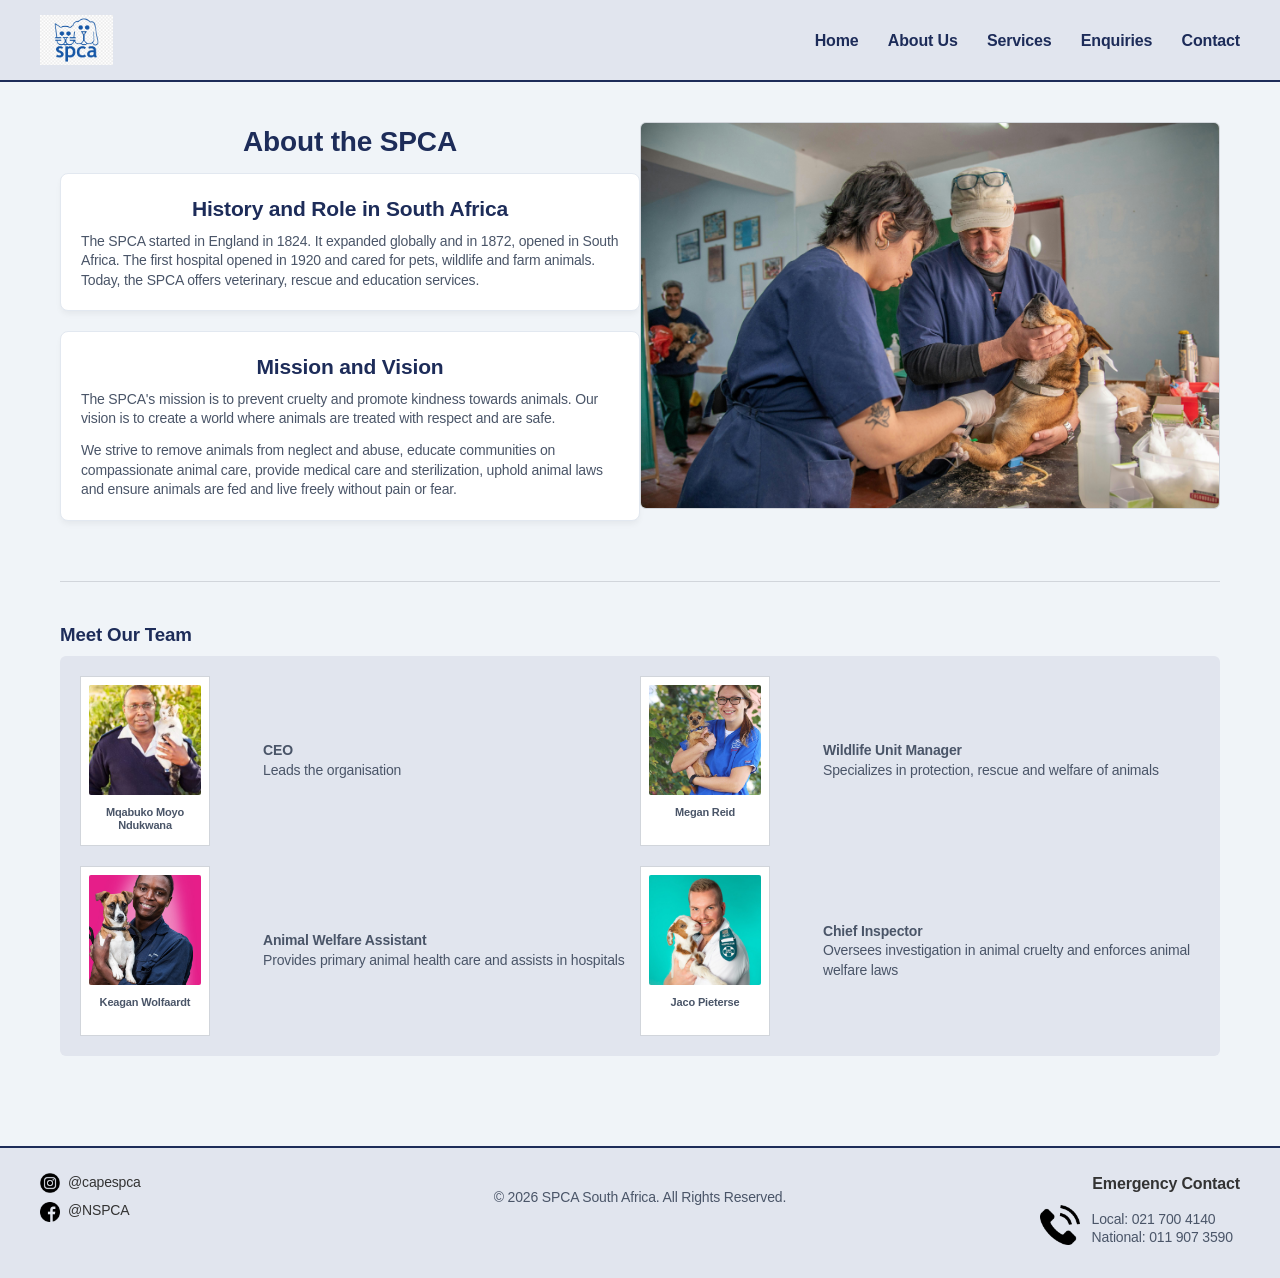
==== commit 714c418b: "Finalised about page by updating content to incorporate CSS styling" ====
--- a/about.html
+++ b/about.html
@@ -8,10 +8,9 @@
 </head>
 <body>
 
-    <!-- Header -->
+    <!-- Header and Naviagtion -->
     <header>
         <img src="images/spca-logo.png" alt="SPCA logo">
-        <!-- Navigation -->
         <nav>
             <ul>
                 <li><a href="index.html">Home</a></li>
@@ -28,11 +27,11 @@
         <table width="100%" cellspacing="0" cellpadding="10" style="table-layout: fixed;">
             <tr>
                 <td width="50%" valign="top">
-                    <h1 class="ab-main-heading">About the SPCA</h1>
+                    <h1>About the SPCA</h1>
                     
                     <!-- Brief History -->
                     <div class="interactive-popup-card">
-                        <h2 class="ab-sub-heading">History and Role in South Africa</h2>
+                        <h2>History and Role in South Africa</h2>
                         <p>
                             The SPCA started in England in 1824. It expanded globally and in 1872, opened in South Africa. The first hospital opened in 1920 and cared for pets, wildlife and farm animals. Today, the SPCA offers veterinary, rescue and education services.
                         </p>
@@ -40,7 +39,7 @@
 
                     <!-- Mission and Vision-->
                     <div class="interactive-popup-card">
-                        <h2 class="ab-sub-heading">Mission and Vision</h2>
+                        <h2>Mission and Vision</h2>
                         <p>
                             The SPCA's mission is to prevent cruelty and promote kindness towards animals. Our vision is to create a world where animals are treated with respect and are safe.
                         </p>
@@ -51,7 +50,7 @@
                 </td>
 
                 <td width="50%" valign="top">
-                    <img src="images/about.jpg" alt="SPCA staff members working with animals" class="ab-side-image">
+                    <img src="images/about.jpg" alt="SPCA staff members working with animals" class="side-image">
                 </td>
             </tr>
         </table>
@@ -59,26 +58,25 @@
         <hr>
 
         <!-- Team Members -->
-        <h3 class="ab-team-heading">Meet Our Team</h3>
+        <h3>Meet Our Team</h3>
         
-        <div class="ab-team-container">
+        <div class="team-container">
             <table width="100%" cellspacing="0" cellpadding="10">
                 <tr>
                     <td width="15%" valign="middle">
-                        <div class="ab-profile-box">
+                        <div class="profile-box">
                             <img src="images/ceo.jpg" alt="Mqabuko Moyo Ndukwana">
-                            <p class="ab-profile-name">Mqabuko Moyo Ndukwana</p>
+                            <p class="profile-name">Mqabuko Moyo Ndukwana</p>
                         </div>
                     </td>
                     <td width="35%" valign="middle" class="ab-detail-cell">
                         <p><strong>CEO</strong></p>
                         <p>Leads the organisation</p>
                     </td>
-
                     <td width="15%" valign="middle">
-                        <div class="ab-profile-box">
+                        <div class="profile-box">
                             <img src="images/megan.jpg" alt="Megan Reid">
-                            <p class="ab-profile-name">Megan Reid</p>
+                            <p class="profile-name">Megan Reid</p>
                         </div>
                     </td>
                     <td width="35%" valign="middle" class="ab-detail-cell">
@@ -91,20 +89,19 @@
 
                 <tr>
                     <td width="15%" valign="middle">
-                        <div class="ab-profile-box">
+                        <div class="profile-box">
                             <img src="images/keegan.jpg" alt="Keagan Wolfaardt">
-                            <p class="ab-profile-name">Keagan Wolfaardt</p>
+                            <p class="profile-name">Keagan Wolfaardt</p>
                         </div>
                     </td>
                     <td width="35%" valign="middle" class="ab-detail-cell">
                         <p><strong>Animal Welfare Assistant</strong></p>
                         <p>Provides primary animal health care and assists in hospitals</p>
                     </td>
-
                     <td width="15%" valign="middle">
-                        <div class="ab-profile-box">
+                        <div class="profile-box">
                             <img src="images/jaco.jpg" alt="Jaco Pieterse">
-                            <p class="ab-profile-name">Jaco Pieterse</p>
+                            <p class="profile-name">Jaco Pieterse</p>
                         </div>
                     </td>
                     <td width="35%" valign="middle" class="ab-detail-cell">
@@ -130,7 +127,7 @@
             <p>&copy; 2026 SPCA South Africa. All Rights Reserved.</p>
         </div>
         <div class="footer-column">
-            <h4><strong>Emergency contact</strong></h4>
+            <h4><strong>Emergency Contact</strong></h4>
             <table class="footer-emergency-table">
                 <tr>
                     <td><img src="images/telephone.png" alt="Emergency" width="40"></td>
--- a/css/style.css
+++ b/css/style.css
@@ -1,4 +1,4 @@
-/* General Styles */
+/* Global Styles */
 * {
   margin: 0;
   padding: 0;
@@ -27,22 +27,22 @@
   margin: 40px 0;
 }
 
-/* Typography Hierarchy */
-h1, .hp-main-title, .ab-main-heading, .sv-main-title, .enq-main-title, .cn-main-title {
+/* Typography Styles */
+h1 {
   font-weight: 800;
   color: #1d2c59; 
   margin-bottom: 12px;
   text-align: center;
 }
 
-h2, .hp-subheading, .ab-sub-heading, .sv-card-title, .cn-branch-title {
+h2 {
   font-weight: 700;
   color: #1d2c59;
   margin-bottom: 8px;
   text-align: center;
 }
 
-h3, .ab-team-heading, .cn-emergency-title {
+h3 {
   font-weight: 700;
   color: #1d2c59;
   margin-bottom: 8px;
@@ -53,7 +53,7 @@
   color: #4A5568;
 }
 
-/* Pop-Up Cards */
+/* Global Pop-Up Cards */
 .interactive-popup-card {
   background-color: #FFFFFF;
   border: 1px solid #E2E8F0;
@@ -115,14 +115,14 @@
   clear: both;
 }
 
-/* Image Styles  */
-.hp-images-container {
+/* Homepage Styles */
+.images-container {
   background-color: #e1e5ee; 
   padding: 15px;
   border-radius: 6px;
 }
 
-.hp-grid-img {
+.grid-img {
   width: 100%;
   height: 220px;
   object-fit: cover;
@@ -130,14 +130,14 @@
   border-radius: 4px;
 }
 
-.hp-label-text {
+.label-text {
   font-weight: bold;
   color: #1d2c59;
   text-align: center;
   padding-top: 5px;
 }
 
-.hp-hero-image {
+.hero-image {
   width: 100%;
   height: auto;
   display: block;
@@ -145,18 +145,18 @@
   border-radius: 4px;
 }
 
-.hp-intro-text {
+.intro-text {
   text-align: center;
   max-width: 850px;
   margin: 0 auto;
 }
 
-.hp-sub-text {
+.sub-text {
   text-align: center;
   margin-bottom: 20px;
 }
 
-/* Call to Action Buttons */
+/* Homepage CTA Buttons */
 .hp-cta-box {
   display: block;
   text-align: center;
@@ -175,12 +175,12 @@
   filter: brightness(95%);
 }
 
-.hp-btn-adopt  { background-color: #1d2c59; }
-.hp-btn-donate { background-color: #8ebc46; }
-.hp-btn-report { background-color: #a42037; }
-
-/* About Us */
-.ab-side-image {
+.adopt-btn  { background-color: #1d2c59; }
+.donate-btn { background-color: #8ebc46; }
+.report-btn { background-color: #a42037; }
+
+/* About Us Styles */
+.side-image {
   width: 100%;
   height: 100%;
   max-height: 640px;
@@ -189,13 +189,13 @@
   border: 1px solid #D1D5DB;
 }
 
-.ab-team-container {
+.team-container {
   background-color: #e1e5ee;
   padding: 20px;
   border-radius: 6px;
 }
 
-.ab-profile-box {
+.profile-box {
   background-color: #FFFFFF;
   border: 1px solid #D1D5DB;
   padding: 8px;
@@ -204,14 +204,14 @@
   height: 170px;
 }
 
-.ab-profile-box img {
+.profile-box img {
   width: 100%;
   height: 110px;
   object-fit: cover;
   border-radius: 2px;
 }
 
-.ab-profile-name {
+.profile-name {
   font-size: 11px;
   font-weight: bold;
   margin-top: 5px;
@@ -222,73 +222,137 @@
   padding-left: 15px;
 }
 
-/* Services */
-.sv-intro-p { 
+/* Services Styles */
+.intro { 
   text-align: center; 
   max-width: 750px; 
   margin: 0 auto 30px auto; 
 }
 
-.sv-action-link {
-  text-decoration: none;
-  display: block;
-}
-
-.sv-action-card {
+.action-card {
   border-radius: 8px;
-  padding: 30px 20px;
+  padding: 0; 
   text-align: center;
   border: 1px solid rgba(0, 0, 0, 0.04);
-  transition: transform 0.25s cubic-bezier(0.4, 0, 0.2, 1), 
-              box-shadow 0.25s cubic-bezier(0.4, 0, 0.2, 1);
-}
-
-.sv-action-link:hover .sv-action-card {
-  transform: translateY(-8px);
-  box-shadow: 0 15px 25px rgba(0, 0, 0, 0.1);
-}
-
-.sv-action-card img {
+}
+
+.action-card img {
   height: 65px;
   width: auto;
   margin-bottom: 15px;
 }
 
-.sv-card-description {
+.card-description {
   margin-bottom: 20px;
 }
 
-.sv-interactive-trigger {
+.interactive-trigger {
   font-weight: bold;
   text-decoration: underline;
   text-transform: uppercase;
   font-size: 13px;
 }
 
-.sv-block-blue  { background-color: #e8ecf8; color: #1d2c59; }
-.sv-block-green { background-color: #f1f8e9; color: #3b521a; }
-.sv-block-red   { background-color: #fbebecef; color: #a42037; }
-
-/* Enquiry Page */
-.enq-instructions { 
+.adopt-block  { background-color: #e8ecf8; color: #1d2c59; }
+.donate-block { background-color: #f1f8e9; color: #3b521a; }
+.report-block  { background-color: #fbebecef; color: #a42037; }
+
+.flip-card-container {
+  perspective: 1000px; 
+  height: 400px;       
+}
+
+.flip-toggle {
+  display: none; 
+}
+
+.flip-card-inner {
+  position: relative;
+  width: 100%;
+  height: 100%;
+  text-align: center;
+  transition: transform 0.6s cubic-bezier(0.4, 0, 0.2, 1);
+  transform-style: preserve-3d;
+  cursor: pointer;
+  display: block;
+  margin: 0;
+}
+
+.flip-toggle:checked + .flip-card-inner {
+  transform: rotateY(180deg);
+}
+
+.card-front, .card-back {
+  position: absolute;
+  width: 100%;
+  height: 100%;
+  -webkit-backface-visibility: hidden; 
+  backface-visibility: hidden;
+  box-sizing: border-box;
+  padding: 30px 24px;
+  display: flex;
+  flex-direction: column;
+  justify-content: space-between;
+  align-items: center;
+  top: 0;
+  left: 0;
+  background-color: inherit; 
+  border-radius: 8px;
+}
+
+.card-back {
+  transform: rotateY(180deg);
+}
+
+.steps-list {
+  text-align: left;
+  font-size: 13px;
+  line-height: 1.5;
+  color: #4A5568;
+  padding-left: 18px;
+  margin: 10px 0;
+}
+
+.back-btn {
+  display: inline-block;
+  background-color: #1d2c59;
+  color: #ffffff;
+  padding: 10px 18px;
+  border-radius: 4px;
+  text-decoration: none;
+  font-size: 12px;
+  font-weight: 700;
+  text-transform: uppercase;
+  margin-top: auto;
+  transition: background-color 0.2s ease;
+  border: none;
+}
+
+.back-btn:hover {
+  background-color: #8ebc46;
+  color: #ffffff;
+}
+
+/* Enquiry Page Styles */
+.instructions { 
   text-align: center; 
   max-width: 800px; 
   margin: 0 auto 25px auto; 
 }
 
-.enq-form-group {
+.form-group {
   margin-bottom: 18px;
   text-align: left;
 }
 
-.enq-form-group label {
+.form-group label {
   display: block;
   font-weight: bold;
   margin-bottom: 5px;
   color: #1d2c59;
 }
 
-.enq-input-control {
+.input-control {
   width: 100%;
   padding: 10px;
   border: 1px solid #D1D5DB;
@@ -296,12 +360,12 @@
   font-size: 14px;
 }
 
-.enq-input-control:focus {
+.input-control:focus {
   border-color: #1d2c59;
   outline: none;
 }
 
-.enq-submit-btn {
+.submit-btn {
   background-color: #8ebc46;
   color: #FFFFFF;
   font-weight: bold;
@@ -315,27 +379,27 @@
   transition: background-color 0.2s ease;
 }
 
-.enq-submit-btn:hover { 
+.submit-btn:hover { 
   background-color: #7aa53c; 
 }
 
-/* Contact Page */
-.cn-map-wrapper {
+/* Contact Page Styles */
+.map-wrapper {
   margin-bottom: 12px;
 }
 
-.cn-map-wrapper iframe {
+.map-wrapper iframe {
   width: 100%;
   max-width: 450px;
   border-radius: 4px;
 }
 
-.cn-details-p {
+.details-p {
   margin-bottom: 6px;
   text-align: left;
 }
 
-.cn-emergency-panel {
+.emergency-panel {
   background-color: #fbebecef;
   border-left: 5px solid #a42037;
   padding: 20px;
@@ -344,13 +408,13 @@
   text-align: center;
 }
 
-.cn-emergency-title {
+.emergency-title {
   font-size: 18px;
   color: #a42037;
   margin-bottom: 8px;
 }
 
-.cn-emergency-subtext {
+.emergency-subtext {
   font-size: 15px;
 }
 
@@ -413,7 +477,7 @@
   clear: both;
 }
 
-/* Header and Footer */
+/* Dimmed Styles */
 .dimmed {
   opacity: 0.3;
   pointer-events: none; 
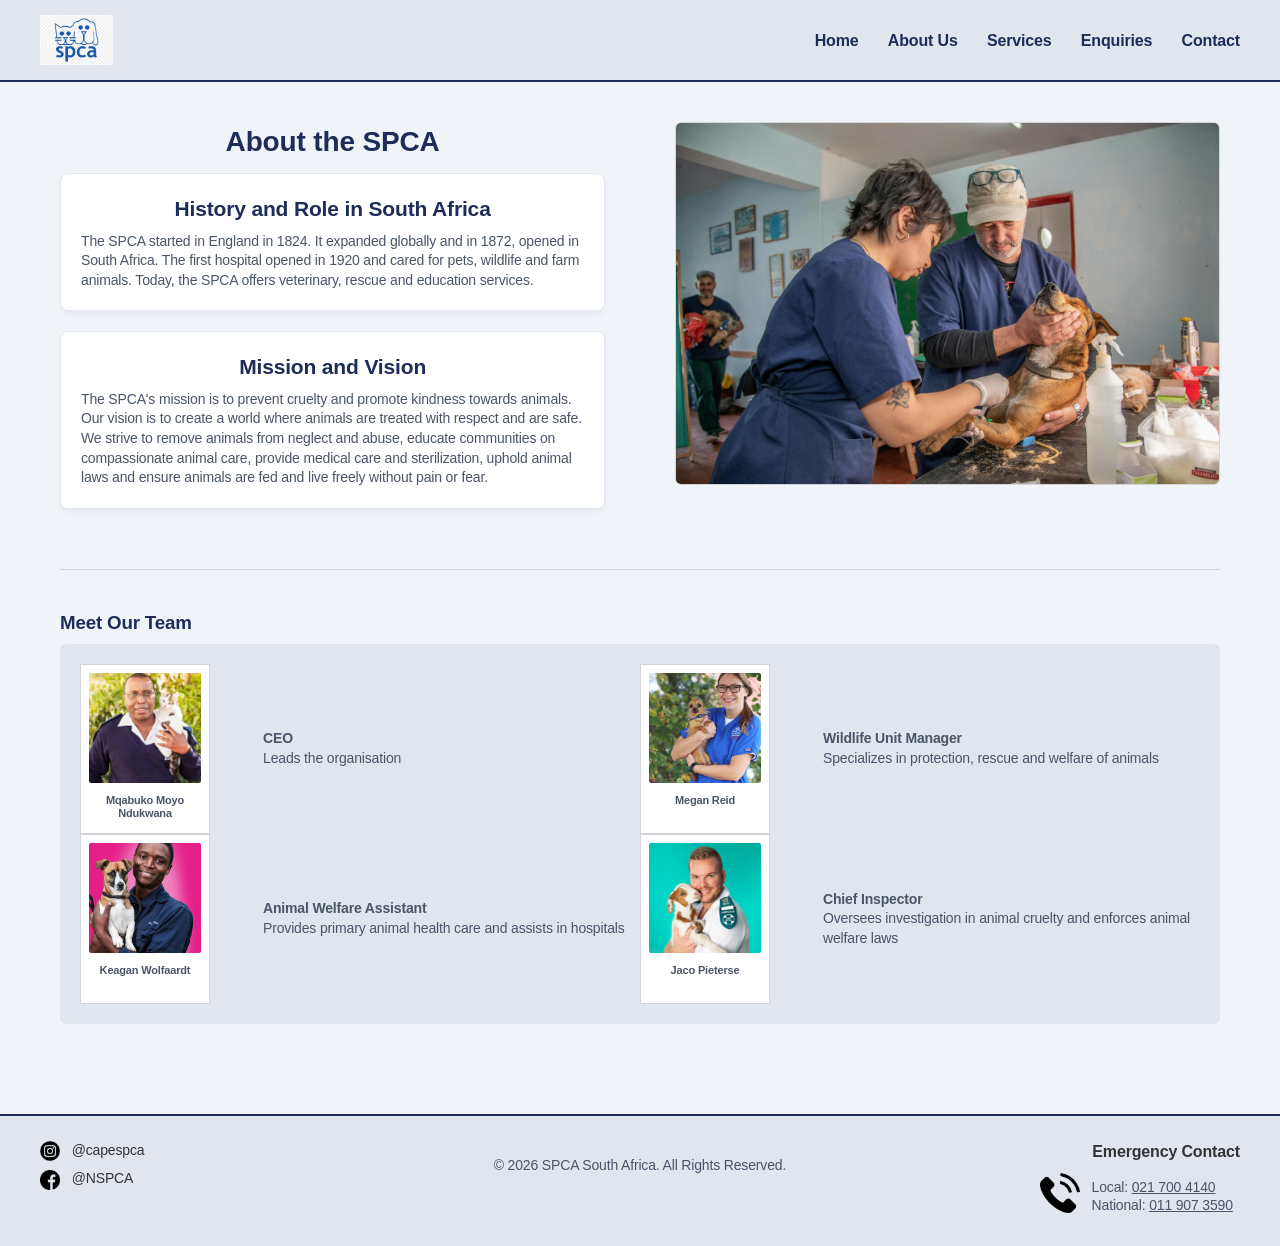
==== commit 708b48b5: "Changed layout to fit any device and added interactivity to the footer links" ====
--- a/about.html
+++ b/about.html
@@ -3,18 +3,22 @@
 <head>
     <meta charset="UTF-8">
     <meta name="viewport" content="width=device-width, initial-scale=1.0">
-    <title>SPCA South Africa | About Us</title>
+    
+    <title>About SPCA South Africa | Our History, Mission & Leadership Team</title>
+    <meta name="description" content="Discover the history of the SPCA in South Africa since 1872. Learn about our mission to prevent cruelty, protect wildlife, and meet our executive operational team.">
+    <meta name="keywords" content="About SPCA, animal welfare history, SPCA mission, SPCA team, CEO Mqabuko Moyo Ndukwana, Jaco Pieterse, Megan Reid, Keagan Wolfard">
+    
     <link rel="stylesheet" href="css/style.css">
 </head>
 <body>
 
-    <!-- Header and Naviagtion -->
+    <!--Header and Navigation-->
     <header>
-        <img src="images/spca-logo.png" alt="SPCA logo">
+        <img src="images/spca-logo.png" alt="Official logo for SPCA South Africa">
         <nav>
             <ul>
                 <li><a href="index.html">Home</a></li>
-                <li><a href="about.html">About Us</a></li>
+                <li><a href="about.html" class="active">About Us</a></li>
                 <li><a href="services.html">Services</a></li>
                 <li><a href="enquiry.html">Enquiries</a></li>
                 <li><a href="contact.html">Contact</a></li>
@@ -22,89 +26,95 @@
         </nav>
     </header>
 
-    <!-- Main Content -->
+    <!--Main Content-->
     <main>
-        <table width="100%" cellspacing="0" cellpadding="10" style="table-layout: fixed;">
-            <tr>
-                <td width="50%" valign="top">
-                    <h1>About the SPCA</h1>
-                    
-                    <!-- Brief History -->
-                    <div class="interactive-popup-card">
-                        <h2>History and Role in South Africa</h2>
-                        <p>
-                            The SPCA started in England in 1824. It expanded globally and in 1872, opened in South Africa. The first hospital opened in 1920 and cared for pets, wildlife and farm animals. Today, the SPCA offers veterinary, rescue and education services.
-                        </p>
-                    </div>
+        <div class="responsive-table-wrapper">
+            <table width="100%" cellspacing="0" cellpadding="0" style="table-layout: fixed;">
+                <tr>
+                    <td width="47%" valign="top" class="responsive-td">
+                        <h1>About the SPCA</h1>
+                        
+                        <!--Brief History-->
+                        <div class="interactive-popup-card">
+                            <h2>History and Role in South Africa</h2>
+                            <p>
+                                The SPCA started in England in 1824. It expanded globally and in 1872, opened in South Africa. The first hospital opened in 1920 and cared for pets, wildlife and farm animals. Today, the SPCA offers veterinary, rescue and education services.
+                            </p>
+                        </div>
 
-                    <!-- Mission and Vision-->
-                    <div class="interactive-popup-card">
-                        <h2>Mission and Vision</h2>
-                        <p>
-                            The SPCA's mission is to prevent cruelty and promote kindness towards animals. Our vision is to create a world where animals are treated with respect and are safe.
-                        </p>
-                        <p style="margin-top: 12px;">
-                            We strive to remove animals from neglect and abuse, educate communities on compassionate animal care, provide medical care and sterilization, uphold animal laws and ensure animals are fed and live freely without pain or fear.
-                        </p>
-                    </div>
-                </td>
+                        <!--Mission and Vision-->
+                        <div class="interactive-popup-card">
+                            <h2>Mission and Vision</h2>
+                            <p>
+                                The SPCA's mission is to prevent cruelty and promote kindness towards animals. Our vision is to create a world where animals are treated with respect and are safe.
+                            </p>
+                            <p class="mission-secondary-text">
+                                We strive to remove animals from neglect and abuse, educate communities on compassionate animal care, provide medical care and sterilization, uphold animal laws and ensure animals are fed and live freely without pain or fear.
+                            </p>
+                        </div>
+                    </td>
 
-                <td width="50%" valign="top">
-                    <img src="images/about.jpg" alt="SPCA staff members working with animals" class="side-image">
-                </td>
-            </tr>
-        </table>
+                    <td width="6%" class="responsive-spacer-row"></td>
+
+                    <td width="47%" valign="top" class="responsive-td">
+                        <img src="images/about.jpg" alt="Dedicated SPCA staff members working carefully to treat and rehabilitate rescued shelter animals" class="side-image">
+                    </td>
+                </tr>
+            </table>
+        </div>
 
         <hr>
 
-        <!-- Team Members -->
+        <!--SPCA Team-->
         <h3>Meet Our Team</h3>
         
-        <div class="team-container">
+        <div class="responsive-table-wrapper team-container">
             <table width="100%" cellspacing="0" cellpadding="10">
                 <tr>
-                    <td width="15%" valign="middle">
+                    <td width="15%" valign="middle" class="responsive-td">
                         <div class="profile-box">
-                            <img src="images/ceo.jpg" alt="Mqabuko Moyo Ndukwana">
+                            <img src="images/ceo.jpg" alt="Mqabuko Moyo Ndukwana - Chief Executive Officer of SPCA South Africa">
                             <p class="profile-name">Mqabuko Moyo Ndukwana</p>
                         </div>
                     </td>
-                    <td width="35%" valign="middle" class="ab-detail-cell">
+                    <td width="35%" valign="middle" class="ab-detail-cell responsive-td">
                         <p><strong>CEO</strong></p>
                         <p>Leads the organisation</p>
                     </td>
-                    <td width="15%" valign="middle">
+                    <td width="15%" valign="middle" class="responsive-td">
                         <div class="profile-box">
-                            <img src="images/megan.jpg" alt="Megan Reid">
+                            <img src="images/megan.jpg" alt="Megan Reid - Wildlife Unit Manager specializing in indigenous animal welfare">
                             <p class="profile-name">Megan Reid</p>
                         </div>
                     </td>
-                    <td width="35%" valign="middle" class="ab-detail-cell">
+                    <td width="35%" valign="middle" class="ab-detail-cell responsive-td">
                         <p><strong>Wildlife Unit Manager</strong></p>
                         <p>Specializes in protection, rescue and welfare of animals</p>
                     </td>
                 </tr>
                 
-                <tr><td colspan="4" style="padding: 10px 0;"></td></tr>
+                <tr class="responsive-spacer-row">
+                    <td colspan="4" class="team-row-spacer"></td>
+                </tr>
 
                 <tr>
-                    <td width="15%" valign="middle">
+                    <td width="15%" valign="middle" class="responsive-td">
                         <div class="profile-box">
-                            <img src="images/keegan.jpg" alt="Keagan Wolfaardt">
+                            <img src="images/keegan.jpg" alt="Keagan Wolfaardt - Animal Welfare Assistant handling primary veterinary hospital care">
                             <p class="profile-name">Keagan Wolfaardt</p>
                         </div>
                     </td>
-                    <td width="35%" valign="middle" class="ab-detail-cell">
+                    <td width="35%" valign="middle" class="ab-detail-cell responsive-td">
                         <p><strong>Animal Welfare Assistant</strong></p>
                         <p>Provides primary animal health care and assists in hospitals</p>
                     </td>
-                    <td width="15%" valign="middle">
+                    <td width="15%" valign="middle" class="responsive-td">
                         <div class="profile-box">
-                            <img src="images/jaco.jpg" alt="Jaco Pieterse">
+                            <img src="images/jaco.jpg" alt="Jaco Pieterse - Chief Inspector overseeing cruelty investigations and law enforcement">
                             <p class="profile-name">Jaco Pieterse</p>
                         </div>
                     </td>
-                    <td width="35%" valign="middle" class="ab-detail-cell">
+                    <td width="35%" valign="middle" class="ab-detail-cell responsive-td">
                         <p><strong>Chief Inspector</strong></p>
                         <p>Oversees investigation in animal cruelty and enforces animal welfare laws</p>
                     </td>
@@ -113,14 +123,18 @@
         </div>
     </main>
 
-    <!-- Footer -->
+    <!--Footer-->
     <footer>
         <div class="footer-column">
             <div class="footer-social-row">
-                <img src="images/instagram.png" alt="Instagram" width="20">@capespca
+                <a href="https://www.instagram.com/capespca?igsh=dno3Znc3M2NmZGMx" target="_blank" rel="noopener noreferrer" style="color: inherit; text-decoration: none;">
+                    <img src="images/instagram.png" alt="Visit our official Instagram profile" width="20"> @capespca
+                </a>
             </div>
             <div class="footer-social-row">
-                <img src="images/facebook.png" alt="Facebook" width="20">@NSPCA
+                <a href="https://www.facebook.com/NSPCA" target="_blank" rel="noopener noreferrer" style="color: inherit; text-decoration: none;">
+                    <img src="images/facebook.png" alt="Visit our official Facebook community page" width="20"> @NSPCA
+                </a>
             </div>
         </div>
         <div class="footer-column">
@@ -130,17 +144,18 @@
             <h4><strong>Emergency Contact</strong></h4>
             <table class="footer-emergency-table">
                 <tr>
-                    <td><img src="images/telephone.png" alt="Emergency" width="40"></td>
+                    <td><img src="images/telephone.png" alt="Emergency Call Hotline" width="40"></td>
                     <td>
                         <ul class="footer-numbers-list">
-                            <li>Local: 021 700 4140</li>
-                            <li>National: 011 907 3590</li>
+                            <li>Local: <a href="tel:0217004140" style="color: inherit;">021 700 4140</a></li>
+                            <li>National: <a href="tel:0119073590" style="color: inherit;">011 907 3590</a></li>
                         </ul>
                     </td>
                 </tr>
             </table>
-        </div>
+        </div> 
     </footer>
 
+    <script src="js/main.js"></script>
 </body>
 </html>
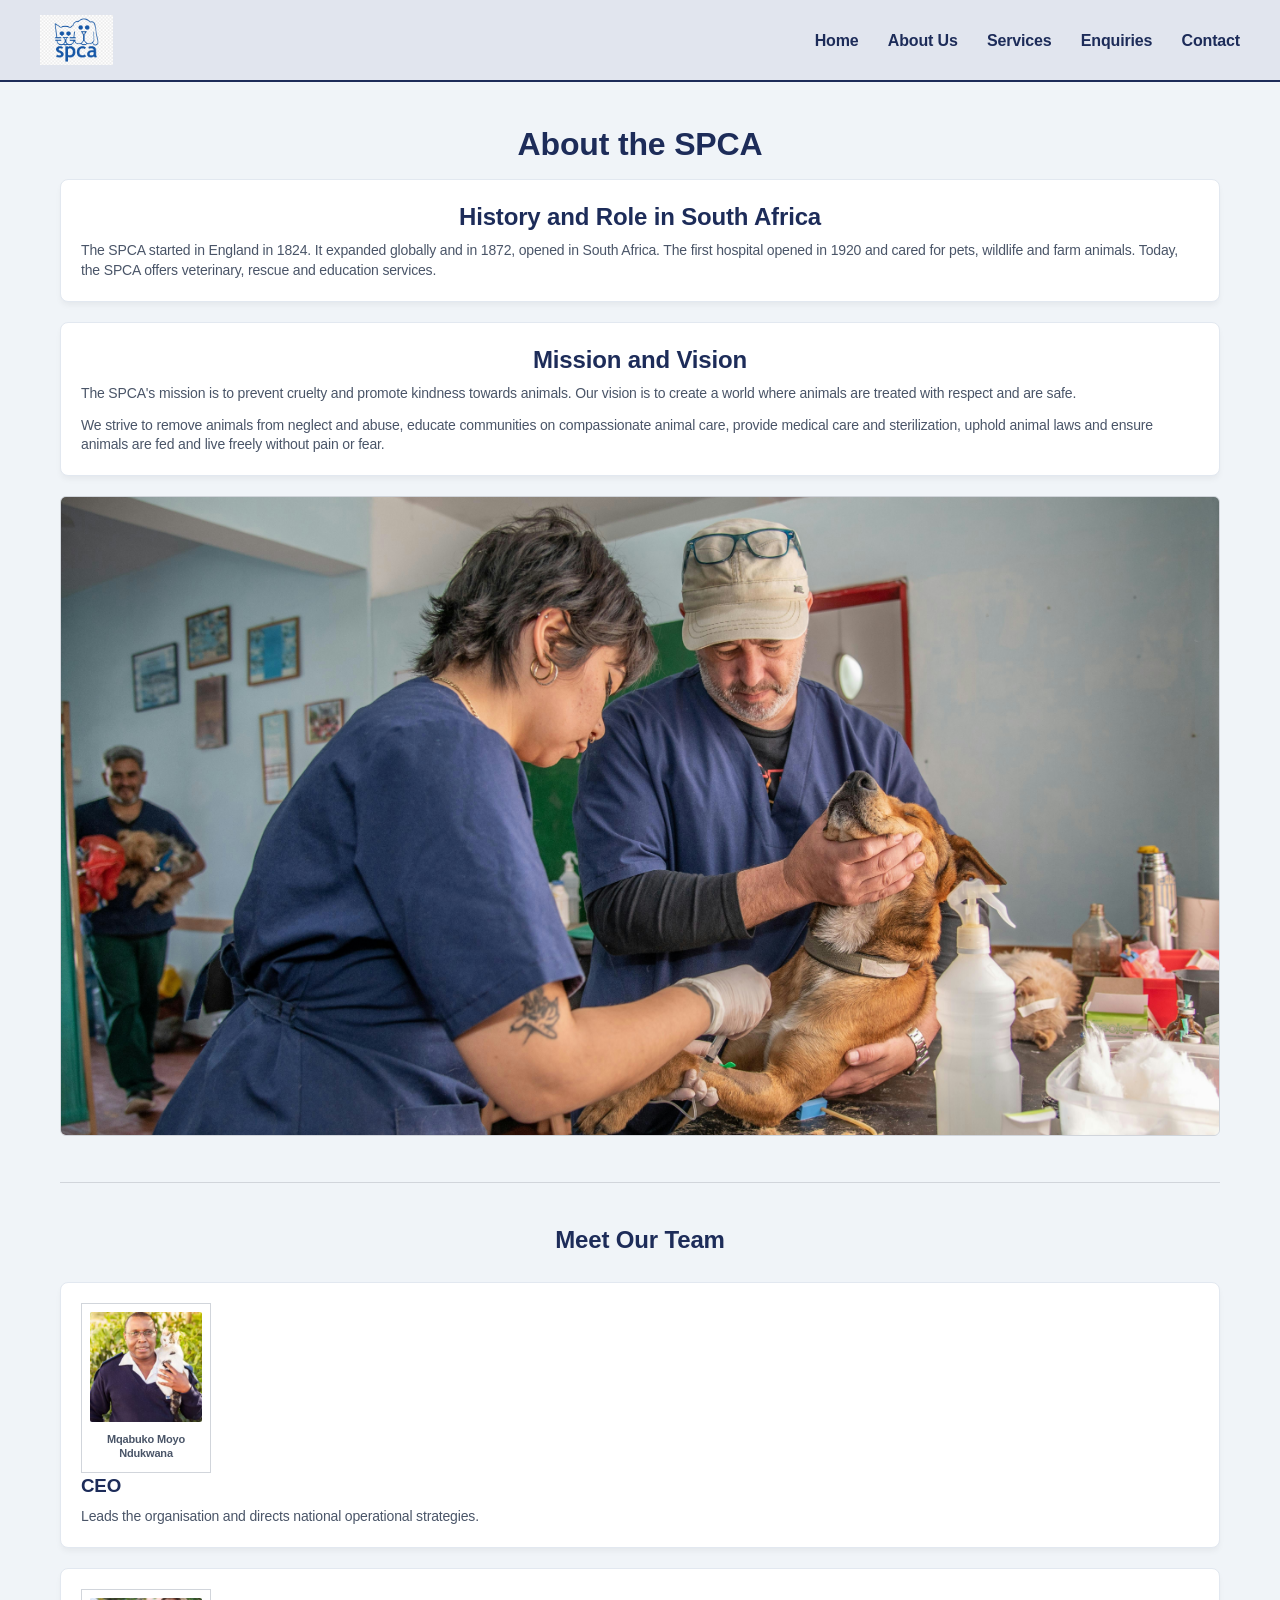
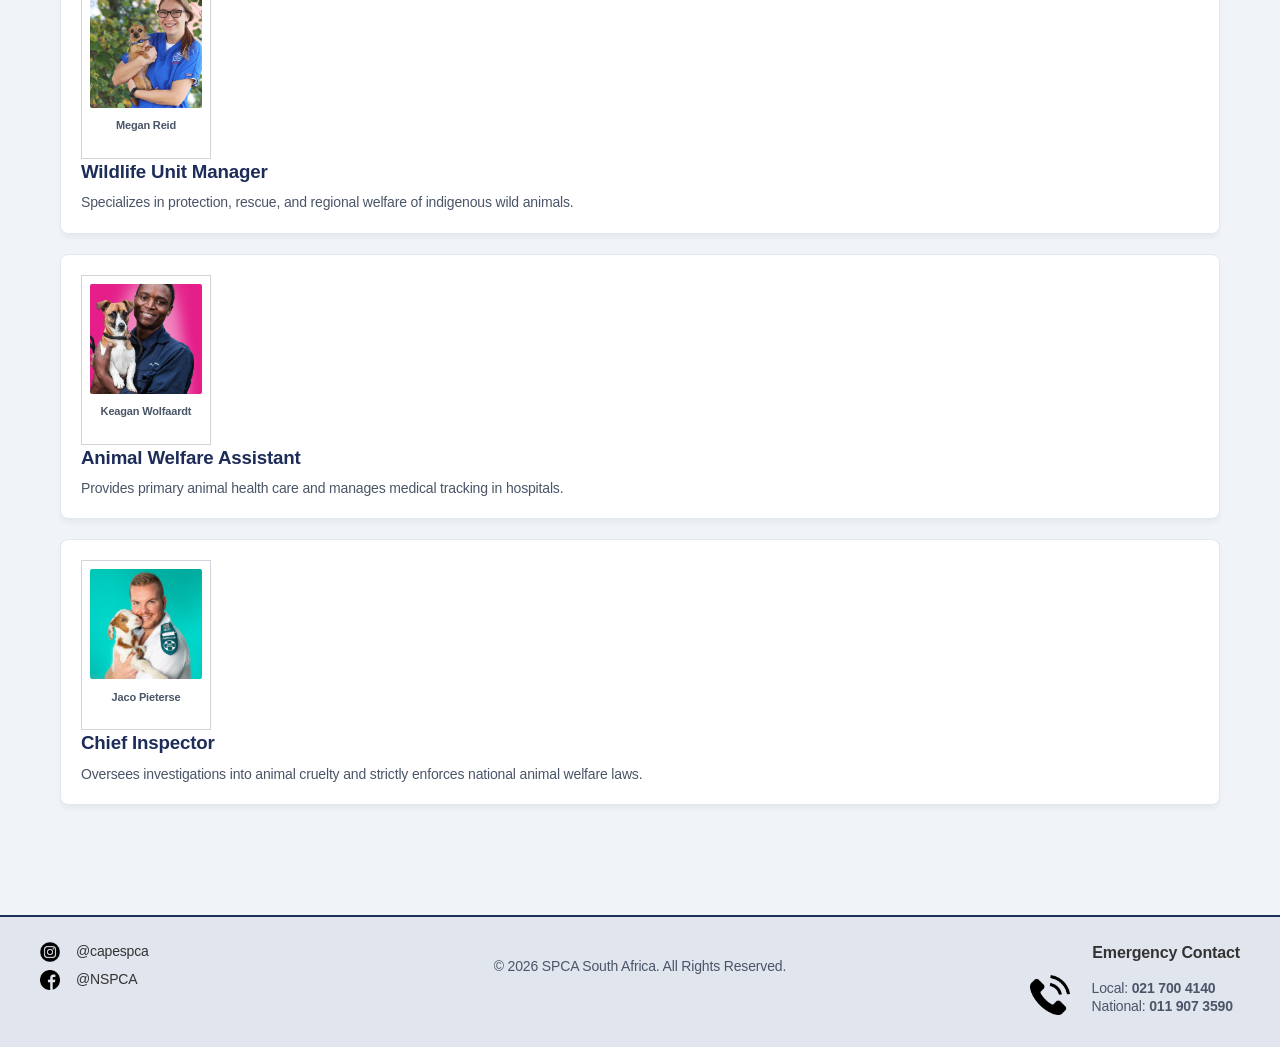
==== commit 1dca702b: "Added interactivity to the about us page and updated layout to fit any device" ====
--- a/about.html
+++ b/about.html
@@ -5,8 +5,8 @@
     <meta name="viewport" content="width=device-width, initial-scale=1.0">
     
     <title>About SPCA South Africa | Our History, Mission & Leadership Team</title>
-    <meta name="description" content="Discover the history of the SPCA in South Africa since 1872. Learn about our mission to prevent cruelty, protect wildlife, and meet our executive operational team.">
-    <meta name="keywords" content="About SPCA, animal welfare history, SPCA mission, SPCA team, CEO Mqabuko Moyo Ndukwana, Jaco Pieterse, Megan Reid, Keagan Wolfard">
+    <meta name="description" content="All about the history of the SPCA, their role in South Africa today, their mission, vision and operational team.">
+    <meta name="keywords" content="About SPCA, animal welfare history, SPCA mission, SPCA team, CEO Mqabuko Moyo Ndukwana, Jaco Pieterse, Megan Reid, Keagan Wolfaardt">
     
     <link rel="stylesheet" href="css/style.css">
 </head>
@@ -14,146 +14,146 @@
 
     <!--Header and Navigation-->
     <header>
-        <img src="images/spca-logo.png" alt="Official logo for SPCA South Africa">
-        <nav>
-            <ul>
-                <li><a href="index.html">Home</a></li>
-                <li><a href="about.html" class="active">About Us</a></li>
-                <li><a href="services.html">Services</a></li>
-                <li><a href="enquiry.html">Enquiries</a></li>
-                <li><a href="contact.html">Contact</a></li>
-            </ul>
-        </nav>
+        <div class="header-container">
+            <img src="images/spca-logo.png" class="logo" alt="Official logo for SPCA South Africa">
+            <nav>
+                <ul class="nav-links">
+                    <li><a href="index.html">Home</a></li>
+                    <li><a href="about.html" class="active">About Us</a></li>
+                    <li><a href="services.html">Services</a></li>
+                    <li><a href="enquiry.html">Enquiries</a></li>
+                    <li><a href="contact.html">Contact</a></li>
+                </ul>
+            </nav>
+        </div>
     </header>
 
     <!--Main Content-->
     <main>
-        <div class="responsive-table-wrapper">
-            <table width="100%" cellspacing="0" cellpadding="0" style="table-layout: fixed;">
-                <tr>
-                    <td width="47%" valign="top" class="responsive-td">
-                        <h1>About the SPCA</h1>
-                        
-                        <!--Brief History-->
-                        <div class="interactive-popup-card">
-                            <h2>History and Role in South Africa</h2>
-                            <p>
-                                The SPCA started in England in 1824. It expanded globally and in 1872, opened in South Africa. The first hospital opened in 1920 and cared for pets, wildlife and farm animals. Today, the SPCA offers veterinary, rescue and education services.
-                            </p>
-                        </div>
+        <div class="about-split-container">
+            
+            <div class="about-text-column">
+                <h1>About the SPCA</h1>
+                
+                <!--Brief History and Role in South Africa-->
+                <div class="interactive-popup-card">
+                    <h2>History and Role in South Africa</h2>
+                    <p>
+                        The SPCA started in England in 1824. It expanded globally and in 1872, opened in South Africa. The first hospital opened in 1920 and cared for pets, wildlife and farm animals. Today, the SPCA offers veterinary, rescue and education services.
+                    </p>
+                </div>
 
-                        <!--Mission and Vision-->
-                        <div class="interactive-popup-card">
-                            <h2>Mission and Vision</h2>
-                            <p>
-                                The SPCA's mission is to prevent cruelty and promote kindness towards animals. Our vision is to create a world where animals are treated with respect and are safe.
-                            </p>
-                            <p class="mission-secondary-text">
-                                We strive to remove animals from neglect and abuse, educate communities on compassionate animal care, provide medical care and sterilization, uphold animal laws and ensure animals are fed and live freely without pain or fear.
-                            </p>
-                        </div>
-                    </td>
+                <!--Mission and Vision-->
+                <div class="interactive-popup-card">
+                    <h2>Mission and Vision</h2>
+                    <p>
+                        The SPCA's mission is to prevent cruelty and promote kindness towards animals. Our vision is to create a world where animals are treated with respect and are safe.
+                    </p>
+                    <p style="margin-top: 12px;">
+                        We strive to remove animals from neglect and abuse, educate communities on compassionate animal care, provide medical care and sterilization, uphold animal laws and ensure animals are fed and live freely without pain or fear.
+                    </p>
+                </div>
+            </div>
 
-                    <td width="6%" class="responsive-spacer-row"></td>
+            <div class="about-image-column">
+                <img src="images/about.jpg" alt="Dedicated SPCA staff members working carefully to treat and rehabilitate rescued shelter animals" class="side-image">
+            </div>
 
-                    <td width="47%" valign="top" class="responsive-td">
-                        <img src="images/about.jpg" alt="Dedicated SPCA staff members working carefully to treat and rehabilitate rescued shelter animals" class="side-image">
-                    </td>
-                </tr>
-            </table>
         </div>
 
         <hr>
 
-        <!--SPCA Team-->
-        <h3>Meet Our Team</h3>
+        <!--SPCA Team Members-->
+        <h2 style="margin-bottom: 25px;">Meet Our Team</h2>
         
-        <div class="responsive-table-wrapper team-container">
-            <table width="100%" cellspacing="0" cellpadding="10">
-                <tr>
-                    <td width="15%" valign="middle" class="responsive-td">
-                        <div class="profile-box">
-                            <img src="images/ceo.jpg" alt="Mqabuko Moyo Ndukwana - Chief Executive Officer of SPCA South Africa">
-                            <p class="profile-name">Mqabuko Moyo Ndukwana</p>
-                        </div>
-                    </td>
-                    <td width="35%" valign="middle" class="ab-detail-cell responsive-td">
-                        <p><strong>CEO</strong></p>
-                        <p>Leads the organisation</p>
-                    </td>
-                    <td width="15%" valign="middle" class="responsive-td">
-                        <div class="profile-box">
-                            <img src="images/megan.jpg" alt="Megan Reid - Wildlife Unit Manager specializing in indigenous animal welfare">
-                            <p class="profile-name">Megan Reid</p>
-                        </div>
-                    </td>
-                    <td width="35%" valign="middle" class="ab-detail-cell responsive-td">
-                        <p><strong>Wildlife Unit Manager</strong></p>
-                        <p>Specializes in protection, rescue and welfare of animals</p>
-                    </td>
-                </tr>
-                
-                <tr class="responsive-spacer-row">
-                    <td colspan="4" class="team-row-spacer"></td>
-                </tr>
+        <div class="team-grid">
+            
+            <div class="interactive-popup-card team-member-card">
+                <div class="profile-box">
+                    <img src="images/ceo.jpg" alt="Mqabuko Moyo Ndukwana - Chief Executive Officer of SPCA South Africa">
+                    <p class="profile-name">Mqabuko Moyo Ndukwana</p>
+                </div>
+                <div class="team-details">
+                    <h3>CEO</h3>
+                    <p>Leads the organisation and directs national operational strategies.</p>
+                </div>
+            </div>
 
-                <tr>
-                    <td width="15%" valign="middle" class="responsive-td">
-                        <div class="profile-box">
-                            <img src="images/keegan.jpg" alt="Keagan Wolfaardt - Animal Welfare Assistant handling primary veterinary hospital care">
-                            <p class="profile-name">Keagan Wolfaardt</p>
-                        </div>
-                    </td>
-                    <td width="35%" valign="middle" class="ab-detail-cell responsive-td">
-                        <p><strong>Animal Welfare Assistant</strong></p>
-                        <p>Provides primary animal health care and assists in hospitals</p>
-                    </td>
-                    <td width="15%" valign="middle" class="responsive-td">
-                        <div class="profile-box">
-                            <img src="images/jaco.jpg" alt="Jaco Pieterse - Chief Inspector overseeing cruelty investigations and law enforcement">
-                            <p class="profile-name">Jaco Pieterse</p>
-                        </div>
-                    </td>
-                    <td width="35%" valign="middle" class="ab-detail-cell responsive-td">
-                        <p><strong>Chief Inspector</strong></p>
-                        <p>Oversees investigation in animal cruelty and enforces animal welfare laws</p>
-                    </td>
-                </tr>
-            </table>
+            <div class="interactive-popup-card team-member-card">
+                <div class="profile-box">
+                    <img src="images/megan.jpg" alt="Megan Reid - Wildlife Unit Manager specializing in indigenous animal welfare">
+                    <p class="profile-name">Megan Reid</p>
+                </div>
+                <div class="team-details">
+                    <h3>Wildlife Unit Manager</h3>
+                    <p>Specializes in protection, rescue, and regional welfare of indigenous wild animals.</p>
+                </div>
+            </div>
+
+            <div class="interactive-popup-card team-member-card">
+                <div class="profile-box">
+                    <img src="images/keegan.jpg" alt="Keagan Wolfaardt - Animal Welfare Assistant handling primary veterinary hospital care">
+                    <p class="profile-name">Keagan Wolfaardt</p>
+                </div>
+                <div class="team-details">
+                    <h3>Animal Welfare Assistant</h3>
+                    <p>Provides primary animal health care and manages medical tracking in hospitals.</p>
+                </div>
+            </div>
+
+            <div class="interactive-popup-card team-member-card">
+                <div class="profile-box">
+                    <img src="images/jaco.jpg" alt="Jaco Pieterse - Chief Inspector overseeing cruelty investigations and law enforcement">
+                    <p class="profile-name">Jaco Pieterse</p>
+                </div>
+                <div class="team-details">
+                    <h3>Chief Inspector</h3>
+                    <p>Oversees investigations into animal cruelty and strictly enforces national animal welfare laws.</p>
+                </div>
+            </div>
+
         </div>
     </main>
 
     <!--Footer-->
     <footer>
-        <div class="footer-column">
-            <div class="footer-social-row">
-                <a href="https://www.instagram.com/capespca?igsh=dno3Znc3M2NmZGMx" target="_blank" rel="noopener noreferrer" style="color: inherit; text-decoration: none;">
-                    <img src="images/instagram.png" alt="Visit our official Instagram profile" width="20"> @capespca
-                </a>
+        <div class="footer-container">
+            
+            <div class="footer-column social-links">
+                <div class="footer-social-row">
+                    <a href="https://www.instagram.com/capespca" target="_blank" rel="noopener noreferrer" style="color: inherit; text-decoration: none; display: flex; align-items: center; gap: 8px;">
+                        <img src="images/instagram.png" alt="Visit the Cape of Good Hope SPCA Instagram page" width="20"> @capespca
+                    </a>
+                </div>
+                <div class="footer-social-row">
+                    <a href="https://www.facebook.com/NSPCA" target="_blank" rel="noopener noreferrer" style="color: inherit; text-decoration: none; display: flex; align-items: center; gap: 8px;">
+                        <img src="images/facebook.png" alt="Visit the National Council of SPCAs Facebook page" width="20"> @NSPCA
+                    </a>
+                </div>
             </div>
-            <div class="footer-social-row">
-                <a href="https://www.facebook.com/NSPCA" target="_blank" rel="noopener noreferrer" style="color: inherit; text-decoration: none;">
-                    <img src="images/facebook.png" alt="Visit our official Facebook community page" width="20"> @NSPCA
-                </a>
+            
+            <div class="footer-column copyright">
+                <p>&copy; 2026 SPCA South Africa. All Rights Reserved.</p>
             </div>
+            
+            <div class="footer-column emergency">
+                <h4><strong>Emergency Contact</strong></h4>
+                <table class="footer-emergency-table">
+                    <tr>
+                        <td>
+                            <img src="images/telephone.png" alt="Emergency Telephone Hotline Icon" width="40" style="margin-right: 10px;">
+                        </td>
+                        <td>
+                            <ul class="footer-numbers-list">
+                                <li>Local: <a href="tel:0217004140" style="color: inherit; text-decoration: none; font-weight: bold;">021 700 4140</a></li>
+                                <li>National: <a href="tel:0119073590" style="color: inherit; text-decoration: none; font-weight: bold;">011 907 3590</a></li>
+                            </ul>
+                        </td>
+                    </tr>
+                </table>
+            </div>
+
         </div>
-        <div class="footer-column">
-            <p>&copy; 2026 SPCA South Africa. All Rights Reserved.</p>
-        </div>
-        <div class="footer-column">
-            <h4><strong>Emergency Contact</strong></h4>
-            <table class="footer-emergency-table">
-                <tr>
-                    <td><img src="images/telephone.png" alt="Emergency Call Hotline" width="40"></td>
-                    <td>
-                        <ul class="footer-numbers-list">
-                            <li>Local: <a href="tel:0217004140" style="color: inherit;">021 700 4140</a></li>
-                            <li>National: <a href="tel:0119073590" style="color: inherit;">011 907 3590</a></li>
-                        </ul>
-                    </td>
-                </tr>
-            </table>
-        </div> 
     </footer>
 
     <script src="js/main.js"></script>
